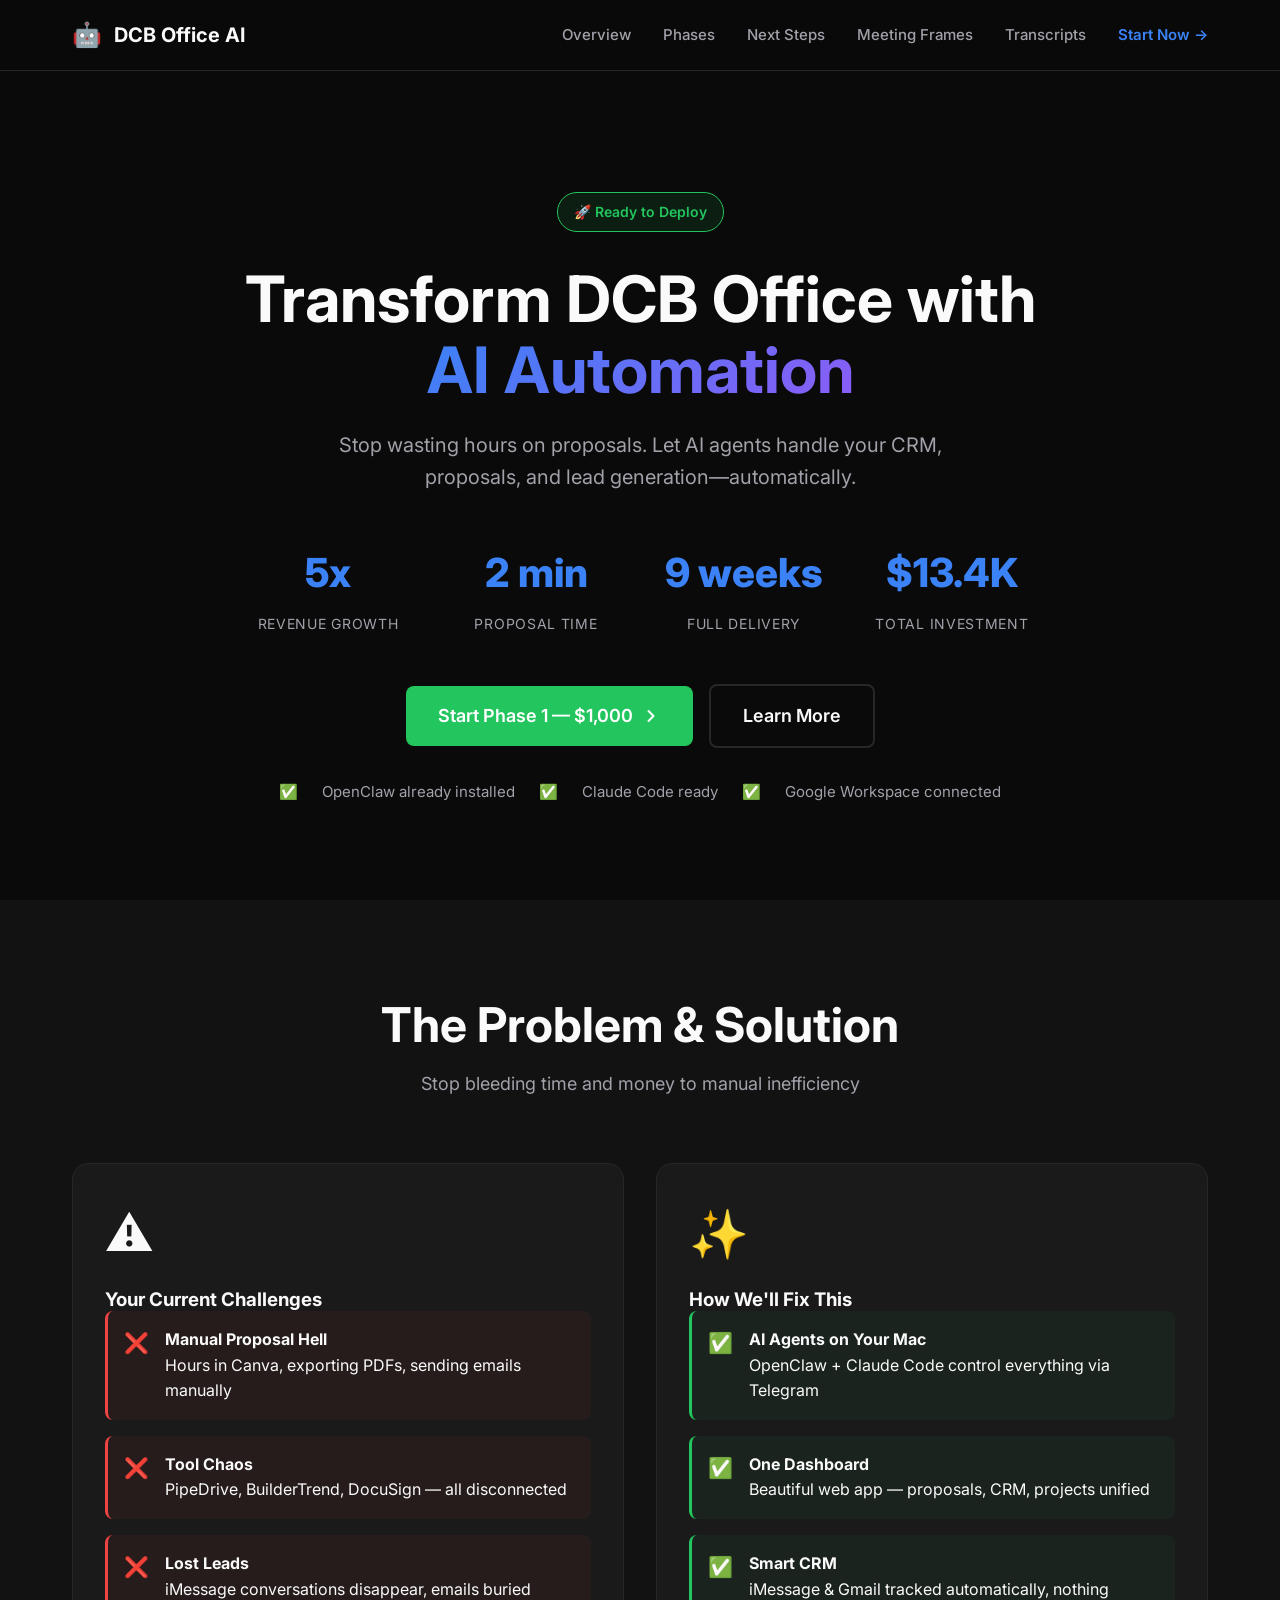
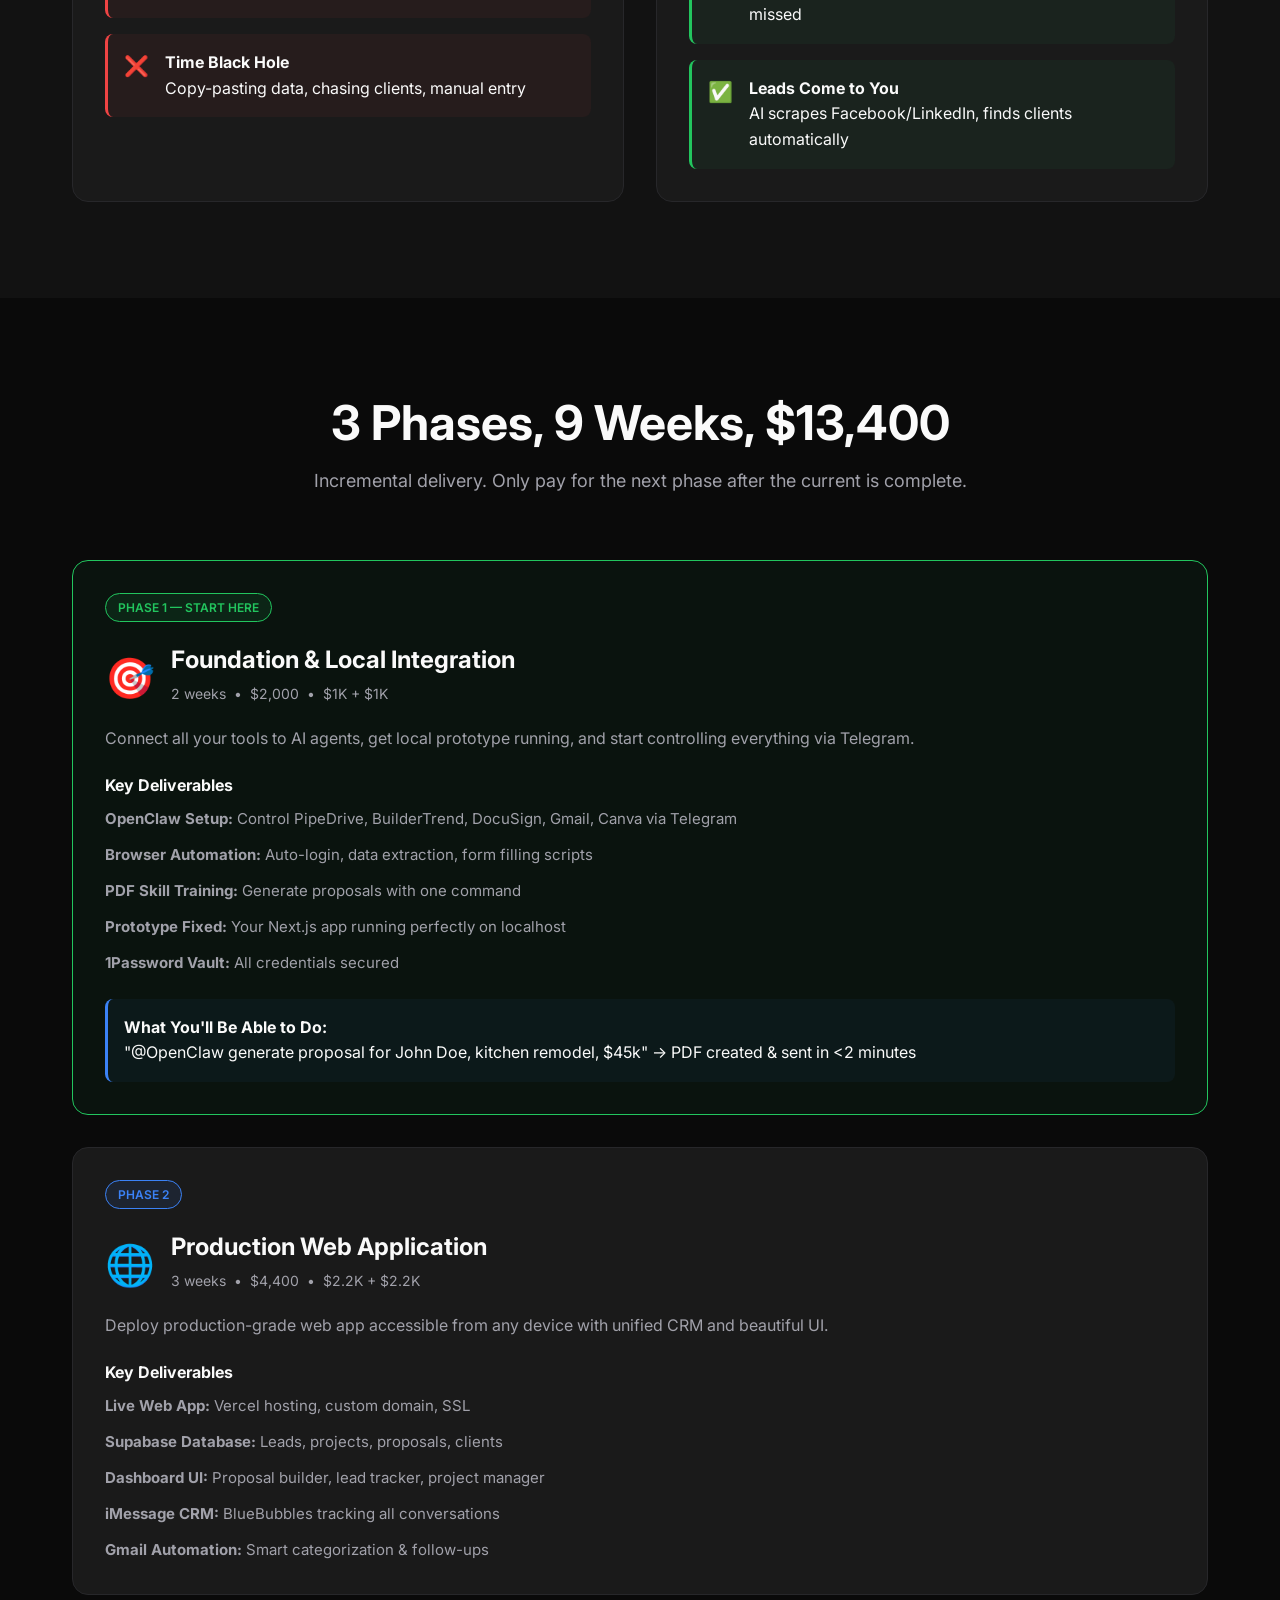
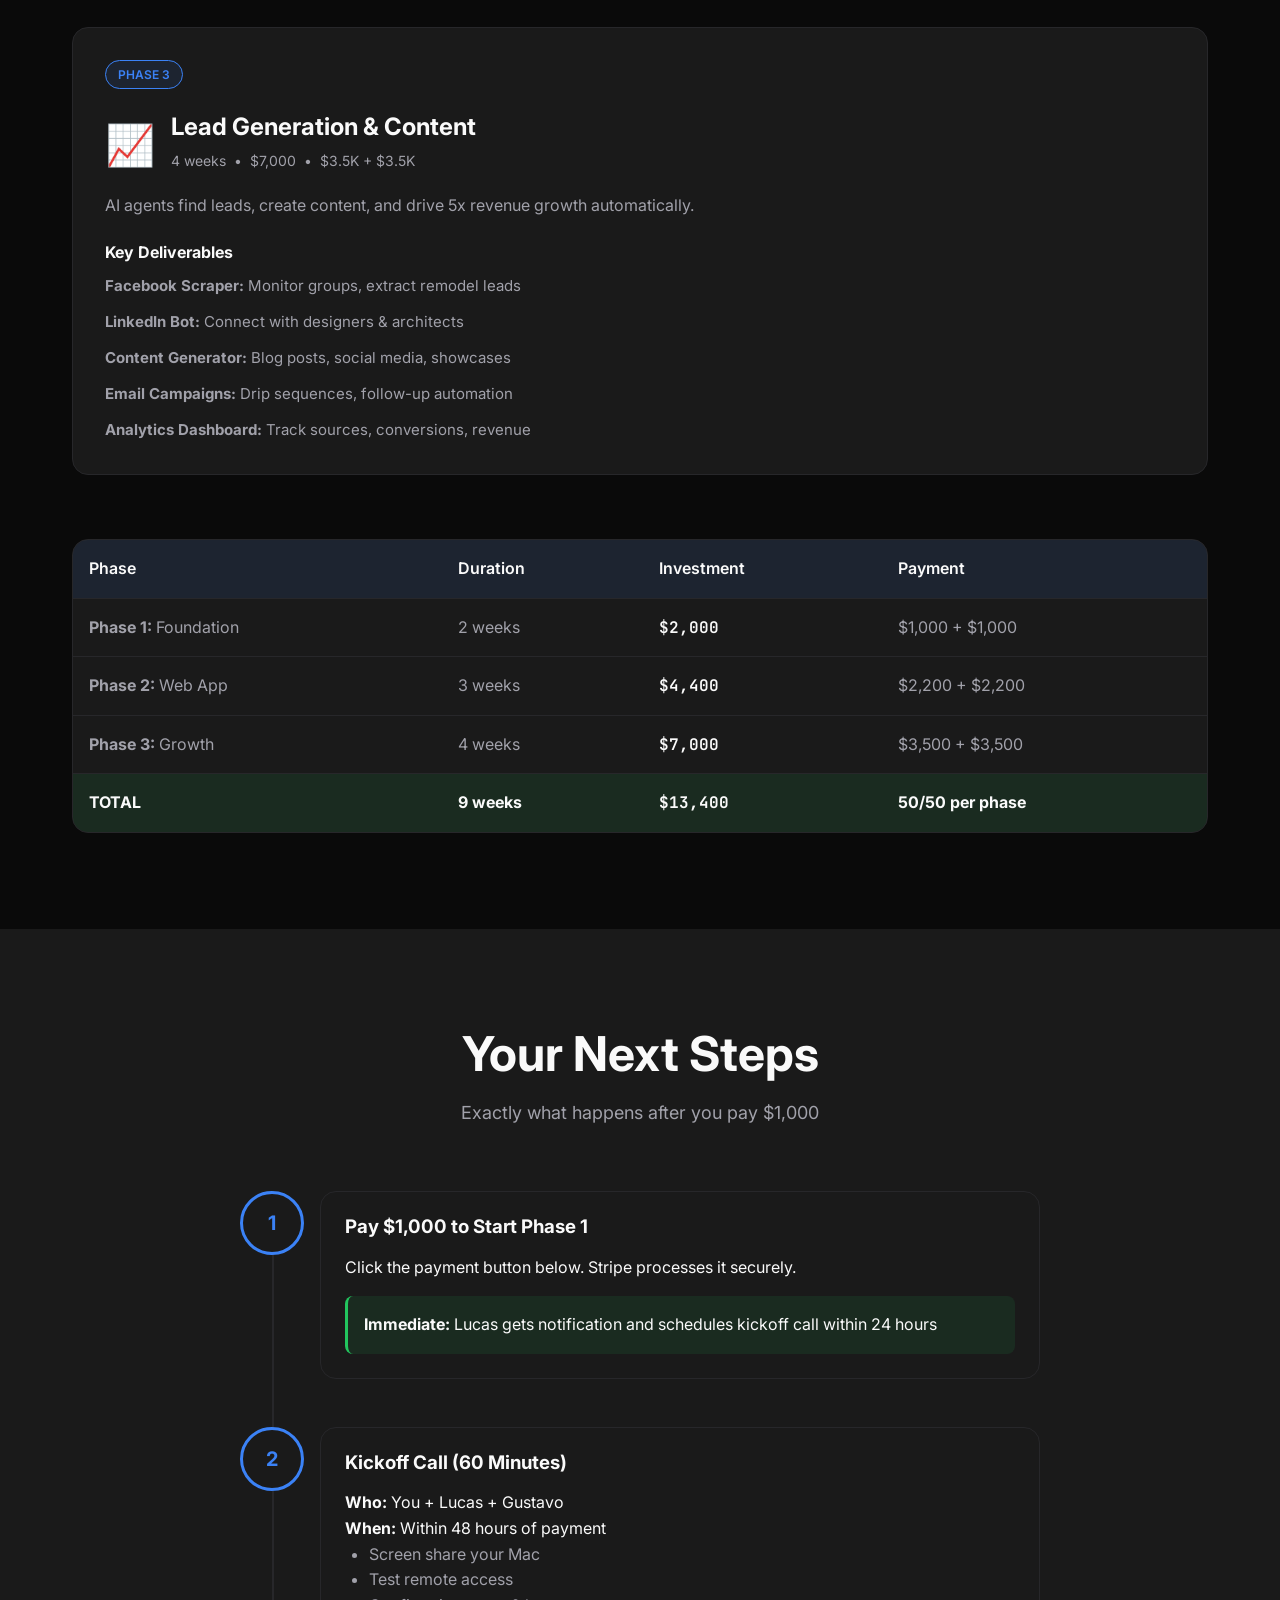
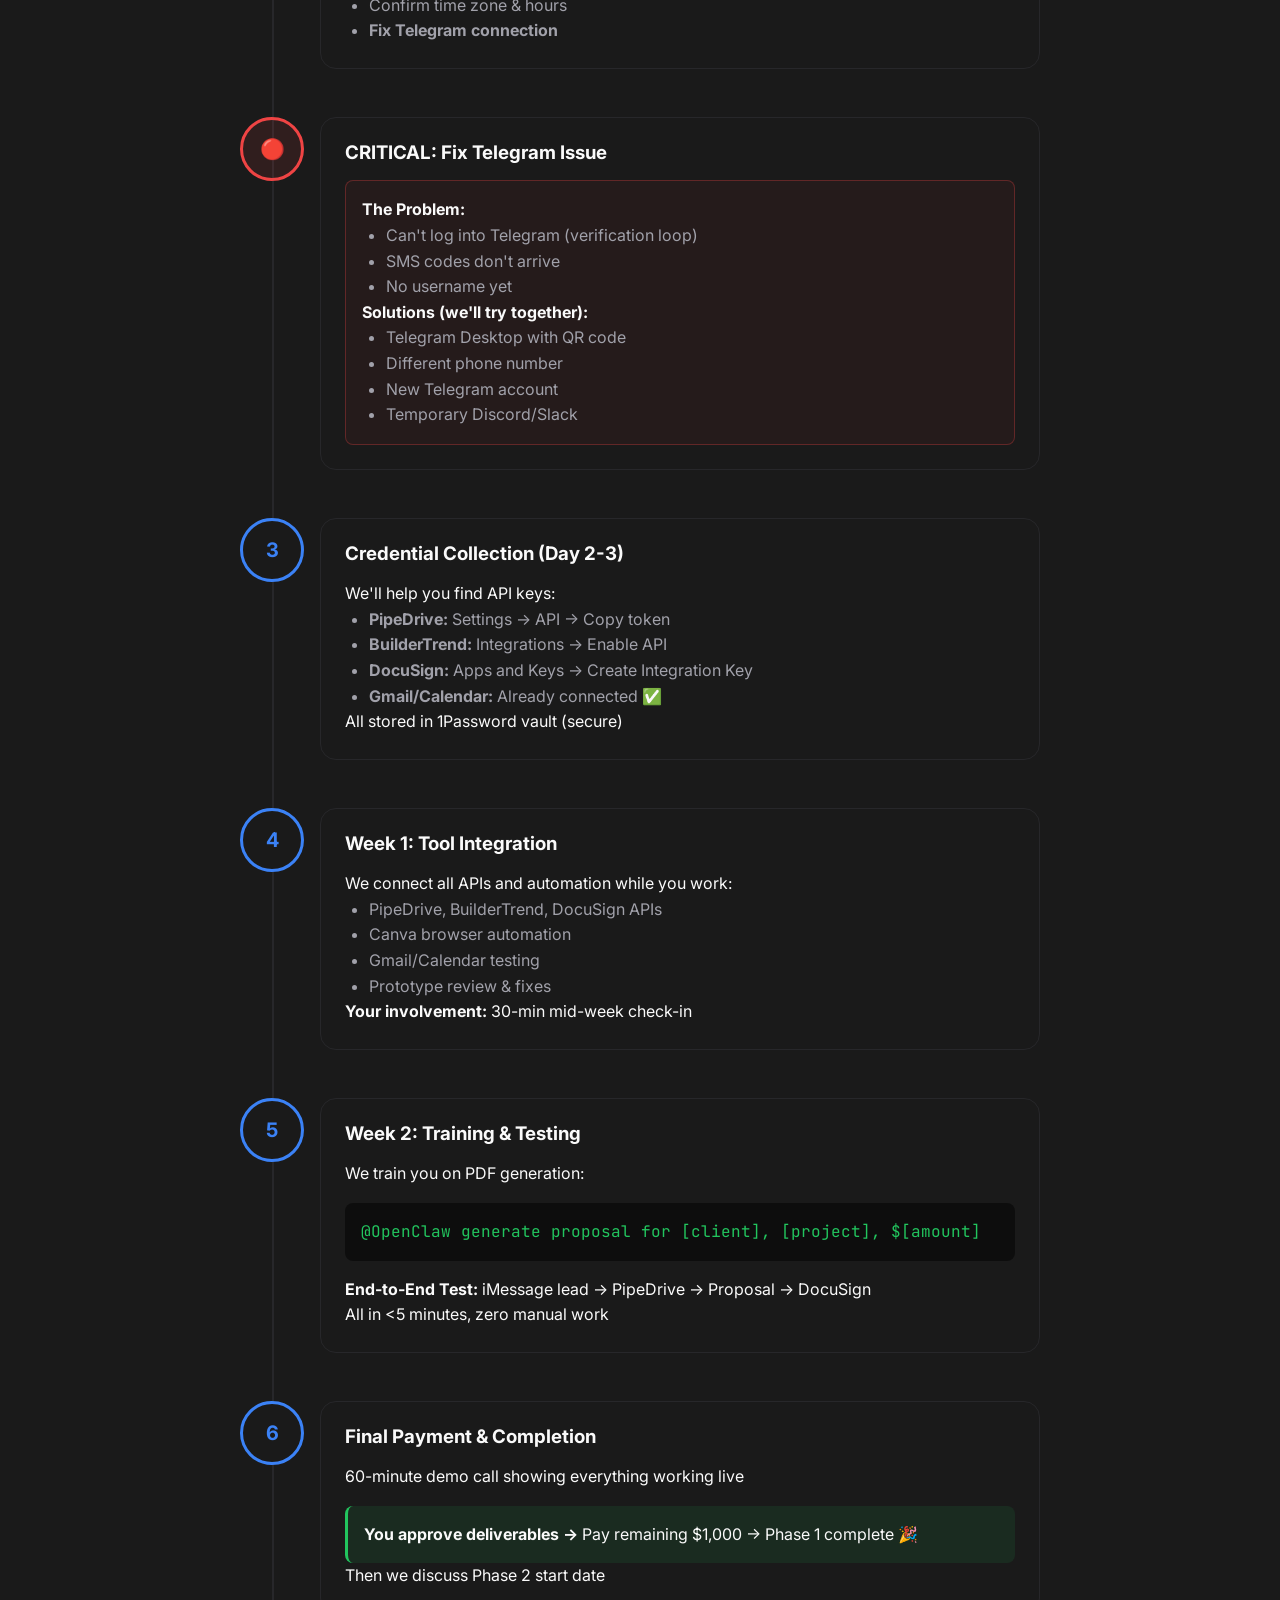
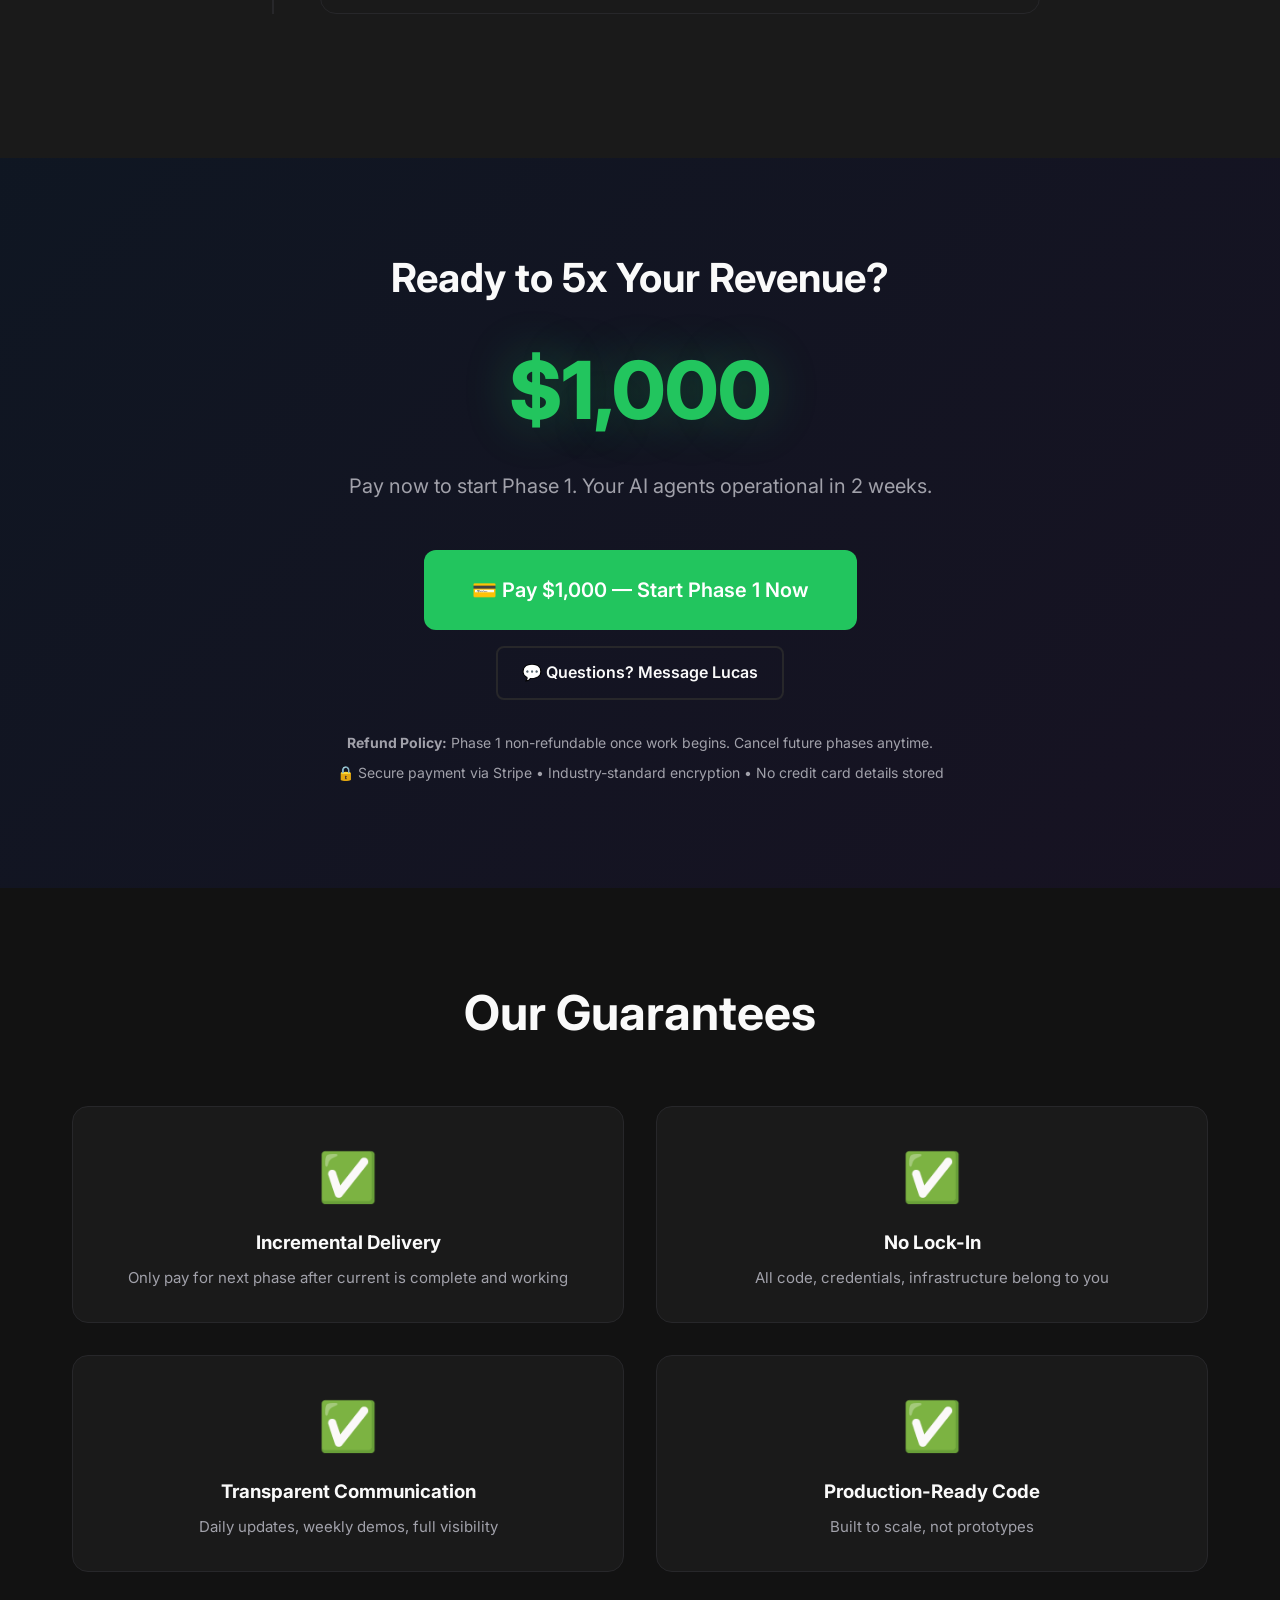
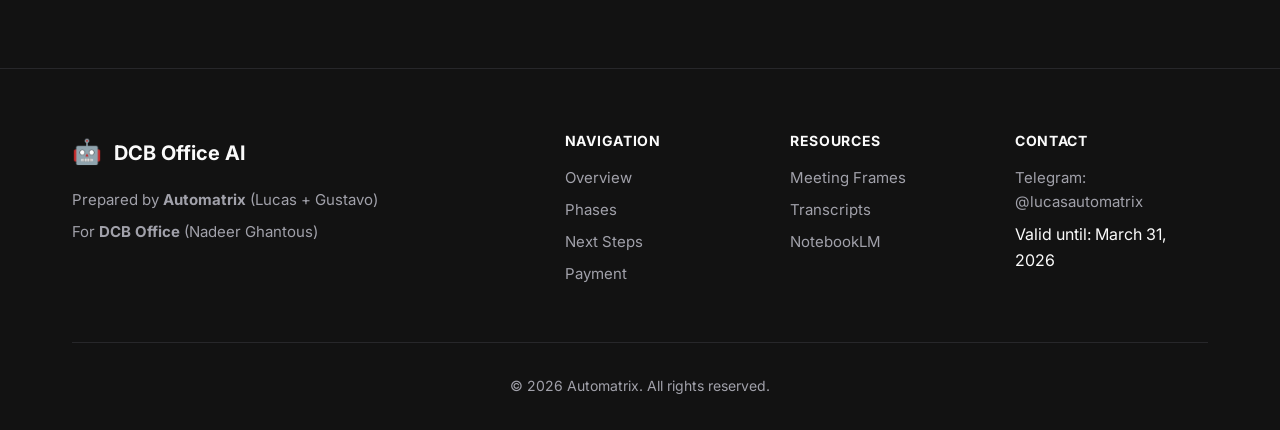
==== index.html @ 899294c1 "Complete DCB Office proposal site with frames & transcripts" ====
<!DOCTYPE html>
<html lang="en">
<head>
    <meta charset="UTF-8">
    <meta name="viewport" content="width=device-width, initial-scale=1.0">
    <meta name="description" content="DCB Office AI Automation Platform - Complete proposal for Nadeer Ghantous">
    <title>DCB Office AI Automation - Project Proposal</title>
    <link rel="stylesheet" href="css/styles.css">
    <link rel="preconnect" href="https://fonts.googleapis.com">
    <link rel="preconnect" href="https://fonts.gstatic.com" crossorigin>
    <link href="https://fonts.googleapis.com/css2?family=Inter:wght@300;400;500;600;700;800&family=JetBrains+Mono:wght@400;500;600&display=swap" rel="stylesheet">
</head>
<body>
    <!-- Navigation -->
    <nav class="nav">
        <div class="nav-container">
            <div class="nav-brand">
                <span class="logo">🤖</span>
                <span class="brand-text">DCB Office AI</span>
            </div>
            <div class="nav-links">
                <a href="#overview" class="nav-link">Overview</a>
                <a href="#phases" class="nav-link">Phases</a>
                <a href="#next-steps" class="nav-link">Next Steps</a>
                <a href="frames.html" class="nav-link">Meeting Frames</a>
                <a href="transcript.html" class="nav-link">Transcripts</a>
                <a href="#payment" class="nav-link nav-link-cta">Start Now →</a>
            </div>
            <button class="nav-toggle" id="navToggle">
                <span></span>
                <span></span>
                <span></span>
            </button>
        </div>
    </nav>

    <!-- Hero Section -->
    <section class="hero">
        <div class="container">
            <div class="hero-content">
                <div class="hero-badge">🚀 Ready to Deploy</div>
                <h1 class="hero-title">
                    Transform DCB Office with<br>
                    <span class="gradient-text">AI Automation</span>
                </h1>
                <p class="hero-subtitle">
                    Stop wasting hours on proposals. Let AI agents handle your CRM, proposals, and lead generation—automatically.
                </p>
                <div class="hero-stats">
                    <div class="stat">
                        <div class="stat-value">5x</div>
                        <div class="stat-label">Revenue Growth</div>
                    </div>
                    <div class="stat">
                        <div class="stat-value">2 min</div>
                        <div class="stat-label">Proposal Time</div>
                    </div>
                    <div class="stat">
                        <div class="stat-value">9 weeks</div>
                        <div class="stat-label">Full Delivery</div>
                    </div>
                    <div class="stat">
                        <div class="stat-value">$13.4K</div>
                        <div class="stat-label">Total Investment</div>
                    </div>
                </div>
                <div class="hero-cta">
                    <a href="#payment" class="btn btn-primary btn-lg">
                        Start Phase 1 — $1,000
                        <svg width="20" height="20" viewBox="0 0 20 20" fill="none">
                            <path d="M7.5 15L12.5 10L7.5 5" stroke="currentColor" stroke-width="2" stroke-linecap="round" stroke-linejoin="round"/>
                        </svg>
                    </a>
                    <a href="#overview" class="btn btn-secondary btn-lg">
                        Learn More
                    </a>
                </div>
                <p class="hero-note">
                    <span class="emoji">✅</span> OpenClaw already installed
                    <span class="emoji">✅</span> Claude Code ready
                    <span class="emoji">✅</span> Google Workspace connected
                </p>
            </div>
        </div>
    </section>

    <!-- Overview Section -->
    <section id="overview" class="section section-gray">
        <div class="container">
            <div class="section-header">
                <h2 class="section-title">The Problem & Solution</h2>
                <p class="section-subtitle">Stop bleeding time and money to manual inefficiency</p>
            </div>

            <div class="grid-2">
                <div class="problem-card">
                    <div class="card-icon">⚠️</div>
                    <h3>Your Current Challenges</h3>
                    <ul class="problem-list">
                        <li>
                            <span class="icon">❌</span>
                            <div>
                                <strong>Manual Proposal Hell</strong>
                                <p>Hours in Canva, exporting PDFs, sending emails manually</p>
                            </div>
                        </li>
                        <li>
                            <span class="icon">❌</span>
                            <div>
                                <strong>Tool Chaos</strong>
                                <p>PipeDrive, BuilderTrend, DocuSign — all disconnected</p>
                            </div>
                        </li>
                        <li>
                            <span class="icon">❌</span>
                            <div>
                                <strong>Lost Leads</strong>
                                <p>iMessage conversations disappear, emails buried</p>
                            </div>
                        </li>
                        <li>
                            <span class="icon">❌</span>
                            <div>
                                <strong>Time Black Hole</strong>
                                <p>Copy-pasting data, chasing clients, manual entry</p>
                            </div>
                        </li>
                    </ul>
                </div>

                <div class="solution-card">
                    <div class="card-icon">✨</div>
                    <h3>How We'll Fix This</h3>
                    <ul class="solution-list">
                        <li>
                            <span class="icon">✅</span>
                            <div>
                                <strong>AI Agents on Your Mac</strong>
                                <p>OpenClaw + Claude Code control everything via Telegram</p>
                            </div>
                        </li>
                        <li>
                            <span class="icon">✅</span>
                            <div>
                                <strong>One Dashboard</strong>
                                <p>Beautiful web app — proposals, CRM, projects unified</p>
                            </div>
                        </li>
                        <li>
                            <span class="icon">✅</span>
                            <div>
                                <strong>Smart CRM</strong>
                                <p>iMessage & Gmail tracked automatically, nothing missed</p>
                            </div>
                        </li>
                        <li>
                            <span class="icon">✅</span>
                            <div>
                                <strong>Leads Come to You</strong>
                                <p>AI scrapes Facebook/LinkedIn, finds clients automatically</p>
                            </div>
                        </li>
                    </ul>
                </div>
            </div>
        </div>
    </section>

    <!-- Phases Section -->
    <section id="phases" class="section">
        <div class="container">
            <div class="section-header">
                <h2 class="section-title">3 Phases, 9 Weeks, $13,400</h2>
                <p class="section-subtitle">Incremental delivery. Only pay for the next phase after the current is complete.</p>
            </div>

            <div class="phases-grid">
                <!-- Phase 1 -->
                <div class="phase-card phase-active">
                    <div class="phase-badge">Phase 1 — Start Here</div>
                    <div class="phase-header">
                        <div class="phase-icon">🎯</div>
                        <div>
                            <h3 class="phase-title">Foundation & Local Integration</h3>
                            <div class="phase-meta">
                                <span>2 weeks</span>
                                <span>•</span>
                                <span>$2,000</span>
                                <span>•</span>
                                <span>$1K + $1K</span>
                            </div>
                        </div>
                    </div>
                    <p class="phase-description">
                        Connect all your tools to AI agents, get local prototype running, and start controlling everything via Telegram.
                    </p>
                    <div class="deliverables">
                        <h4>Key Deliverables</h4>
                        <ul>
                            <li><strong>OpenClaw Setup:</strong> Control PipeDrive, BuilderTrend, DocuSign, Gmail, Canva via Telegram</li>
                            <li><strong>Browser Automation:</strong> Auto-login, data extraction, form filling scripts</li>
                            <li><strong>PDF Skill Training:</strong> Generate proposals with one command</li>
                            <li><strong>Prototype Fixed:</strong> Your Next.js app running perfectly on localhost</li>
                            <li><strong>1Password Vault:</strong> All credentials secured</li>
                        </ul>
                    </div>
                    <div class="phase-outcome">
                        <strong>What You'll Be Able to Do:</strong>
                        <p>"@OpenClaw generate proposal for John Doe, kitchen remodel, $45k" → PDF created & sent in &lt;2 minutes</p>
                    </div>
                </div>

                <!-- Phase 2 -->
                <div class="phase-card">
                    <div class="phase-badge">Phase 2</div>
                    <div class="phase-header">
                        <div class="phase-icon">🌐</div>
                        <div>
                            <h3 class="phase-title">Production Web Application</h3>
                            <div class="phase-meta">
                                <span>3 weeks</span>
                                <span>•</span>
                                <span>$4,400</span>
                                <span>•</span>
                                <span>$2.2K + $2.2K</span>
                            </div>
                        </div>
                    </div>
                    <p class="phase-description">
                        Deploy production-grade web app accessible from any device with unified CRM and beautiful UI.
                    </p>
                    <div class="deliverables">
                        <h4>Key Deliverables</h4>
                        <ul>
                            <li><strong>Live Web App:</strong> Vercel hosting, custom domain, SSL</li>
                            <li><strong>Supabase Database:</strong> Leads, projects, proposals, clients</li>
                            <li><strong>Dashboard UI:</strong> Proposal builder, lead tracker, project manager</li>
                            <li><strong>iMessage CRM:</strong> BlueBubbles tracking all conversations</li>
                            <li><strong>Gmail Automation:</strong> Smart categorization & follow-ups</li>
                        </ul>
                    </div>
                </div>

                <!-- Phase 3 -->
                <div class="phase-card">
                    <div class="phase-badge">Phase 3</div>
                    <div class="phase-header">
                        <div class="phase-icon">📈</div>
                        <div>
                            <h3 class="phase-title">Lead Generation & Content</h3>
                            <div class="phase-meta">
                                <span>4 weeks</span>
                                <span>•</span>
                                <span>$7,000</span>
                                <span>•</span>
                                <span>$3.5K + $3.5K</span>
                            </div>
                        </div>
                    </div>
                    <p class="phase-description">
                        AI agents find leads, create content, and drive 5x revenue growth automatically.
                    </p>
                    <div class="deliverables">
                        <h4>Key Deliverables</h4>
                        <ul>
                            <li><strong>Facebook Scraper:</strong> Monitor groups, extract remodel leads</li>
                            <li><strong>LinkedIn Bot:</strong> Connect with designers & architects</li>
                            <li><strong>Content Generator:</strong> Blog posts, social media, showcases</li>
                            <li><strong>Email Campaigns:</strong> Drip sequences, follow-up automation</li>
                            <li><strong>Analytics Dashboard:</strong> Track sources, conversions, revenue</li>
                        </ul>
                    </div>
                </div>
            </div>

            <!-- Investment Table -->
            <div class="investment-table">
                <table>
                    <thead>
                        <tr>
                            <th>Phase</th>
                            <th>Duration</th>
                            <th>Investment</th>
                            <th>Payment</th>
                        </tr>
                    </thead>
                    <tbody>
                        <tr>
                            <td><strong>Phase 1:</strong> Foundation</td>
                            <td>2 weeks</td>
                            <td class="amount">$2,000</td>
                            <td>$1,000 + $1,000</td>
                        </tr>
                        <tr>
                            <td><strong>Phase 2:</strong> Web App</td>
                            <td>3 weeks</td>
                            <td class="amount">$4,400</td>
                            <td>$2,200 + $2,200</td>
                        </tr>
                        <tr>
                            <td><strong>Phase 3:</strong> Growth</td>
                            <td>4 weeks</td>
                            <td class="amount">$7,000</td>
                            <td>$3,500 + $3,500</td>
                        </tr>
                        <tr class="total-row">
                            <td><strong>TOTAL</strong></td>
                            <td>9 weeks</td>
                            <td class="amount">$13,400</td>
                            <td>50/50 per phase</td>
                        </tr>
                    </tbody>
                </table>
            </div>
        </div>
    </section>

    <!-- Next Steps Section -->
    <section id="next-steps" class="section section-dark">
        <div class="container">
            <div class="section-header">
                <h2 class="section-title">Your Next Steps</h2>
                <p class="section-subtitle">Exactly what happens after you pay $1,000</p>
            </div>

            <div class="timeline">
                <div class="timeline-item">
                    <div class="timeline-marker">1</div>
                    <div class="timeline-content">
                        <h3>Pay $1,000 to Start Phase 1</h3>
                        <p>Click the payment button below. Stripe processes it securely.</p>
                        <div class="timeline-highlight">
                            <strong>Immediate:</strong> Lucas gets notification and schedules kickoff call within 24 hours
                        </div>
                    </div>
                </div>

                <div class="timeline-item">
                    <div class="timeline-marker">2</div>
                    <div class="timeline-content">
                        <h3>Kickoff Call (60 Minutes)</h3>
                        <p><strong>Who:</strong> You + Lucas + Gustavo</p>
                        <p><strong>When:</strong> Within 48 hours of payment</p>
                        <ul>
                            <li>Screen share your Mac</li>
                            <li>Test remote access</li>
                            <li>Confirm time zone & hours</li>
                            <li><strong>Fix Telegram connection</strong></li>
                        </ul>
                    </div>
                </div>

                <div class="timeline-item timeline-critical">
                    <div class="timeline-marker">🔴</div>
                    <div class="timeline-content">
                        <h3>CRITICAL: Fix Telegram Issue</h3>
                        <div class="critical-box">
                            <p><strong>The Problem:</strong></p>
                            <ul>
                                <li>Can't log into Telegram (verification loop)</li>
                                <li>SMS codes don't arrive</li>
                                <li>No username yet</li>
                            </ul>
                            <p><strong>Solutions (we'll try together):</strong></p>
                            <ul>
                                <li>Telegram Desktop with QR code</li>
                                <li>Different phone number</li>
                                <li>New Telegram account</li>
                                <li>Temporary Discord/Slack</li>
                            </ul>
                        </div>
                    </div>
                </div>

                <div class="timeline-item">
                    <div class="timeline-marker">3</div>
                    <div class="timeline-content">
                        <h3>Credential Collection (Day 2-3)</h3>
                        <p>We'll help you find API keys:</p>
                        <ul>
                            <li><strong>PipeDrive:</strong> Settings → API → Copy token</li>
                            <li><strong>BuilderTrend:</strong> Integrations → Enable API</li>
                            <li><strong>DocuSign:</strong> Apps and Keys → Create Integration Key</li>
                            <li><strong>Gmail/Calendar:</strong> Already connected ✅</li>
                        </ul>
                        <p>All stored in 1Password vault (secure)</p>
                    </div>
                </div>

                <div class="timeline-item">
                    <div class="timeline-marker">4</div>
                    <div class="timeline-content">
                        <h3>Week 1: Tool Integration</h3>
                        <p>We connect all APIs and automation while you work:</p>
                        <ul>
                            <li>PipeDrive, BuilderTrend, DocuSign APIs</li>
                            <li>Canva browser automation</li>
                            <li>Gmail/Calendar testing</li>
                            <li>Prototype review & fixes</li>
                        </ul>
                        <p><strong>Your involvement:</strong> 30-min mid-week check-in</p>
                    </div>
                </div>

                <div class="timeline-item">
                    <div class="timeline-marker">5</div>
                    <div class="timeline-content">
                        <h3>Week 2: Training & Testing</h3>
                        <p>We train you on PDF generation:</p>
                        <div class="code-example">
                            @OpenClaw generate proposal for [client], [project], $[amount]
                        </div>
                        <p><strong>End-to-End Test:</strong> iMessage lead → PipeDrive → Proposal → DocuSign</p>
                        <p>All in &lt;5 minutes, zero manual work</p>
                    </div>
                </div>

                <div class="timeline-item">
                    <div class="timeline-marker">6</div>
                    <div class="timeline-content">
                        <h3>Final Payment & Completion</h3>
                        <p>60-minute demo call showing everything working live</p>
                        <div class="timeline-highlight">
                            <strong>You approve deliverables →</strong> Pay remaining $1,000 → Phase 1 complete 🎉
                        </div>
                        <p>Then we discuss Phase 2 start date</p>
                    </div>
                </div>
            </div>
        </div>
    </section>

    <!-- Payment Section -->
    <section id="payment" class="section section-cta">
        <div class="container">
            <div class="cta-box">
                <h2>Ready to 5x Your Revenue?</h2>
                <div class="price-mega">$1,000</div>
                <p class="cta-subtitle">Pay now to start Phase 1. Your AI agents operational in 2 weeks.</p>
                
                <div class="cta-buttons">
                    <a href="https://buy.stripe.com/test_4gw5ng0dBca37O89AB" class="btn btn-primary btn-mega" target="_blank">
                        💳 Pay $1,000 — Start Phase 1 Now
                    </a>
                    <a href="https://t.me/lucasautomatrix" class="btn btn-secondary" target="_blank">
                        💬 Questions? Message Lucas
                    </a>
                </div>

                <div class="cta-notes">
                    <p><strong>Refund Policy:</strong> Phase 1 non-refundable once work begins. Cancel future phases anytime.</p>
                    <p>🔒 Secure payment via Stripe • Industry-standard encryption • No credit card details stored</p>
                </div>
            </div>
        </div>
    </section>

    <!-- Guarantees Section -->
    <section class="section section-gray">
        <div class="container">
            <div class="section-header">
                <h2 class="section-title">Our Guarantees</h2>
            </div>
            <div class="grid-2">
                <div class="guarantee-card">
                    <div class="guarantee-icon">✅</div>
                    <h3>Incremental Delivery</h3>
                    <p>Only pay for next phase after current is complete and working</p>
                </div>
                <div class="guarantee-card">
                    <div class="guarantee-icon">✅</div>
                    <h3>No Lock-In</h3>
                    <p>All code, credentials, infrastructure belong to you</p>
                </div>
                <div class="guarantee-card">
                    <div class="guarantee-icon">✅</div>
                    <h3>Transparent Communication</h3>
                    <p>Daily updates, weekly demos, full visibility</p>
                </div>
                <div class="guarantee-card">
                    <div class="guarantee-icon">✅</div>
                    <h3>Production-Ready Code</h3>
                    <p>Built to scale, not prototypes</p>
                </div>
            </div>
        </div>
    </section>

    <!-- Footer -->
    <footer class="footer">
        <div class="container">
            <div class="footer-content">
                <div class="footer-left">
                    <div class="footer-brand">
                        <span class="logo">🤖</span>
                        <span>DCB Office AI</span>
                    </div>
                    <p>Prepared by <strong>Automatrix</strong> (Lucas + Gustavo)</p>
                    <p>For <strong>DCB Office</strong> (Nadeer Ghantous)</p>
                </div>
                <div class="footer-links">
                    <div>
                        <h4>Navigation</h4>
                        <a href="#overview">Overview</a>
                        <a href="#phases">Phases</a>
                        <a href="#next-steps">Next Steps</a>
                        <a href="#payment">Payment</a>
                    </div>
                    <div>
                        <h4>Resources</h4>
                        <a href="frames.html">Meeting Frames</a>
                        <a href="transcript.html">Transcripts</a>
                        <a href="https://notebooklm.google.com/notebook/d1381798-3681-4773-b644-49bd2e3ee412" target="_blank">NotebookLM</a>
                    </div>
                    <div>
                        <h4>Contact</h4>
                        <a href="https://t.me/lucasautomatrix" target="_blank">Telegram: @lucasautomatrix</a>
                        <p>Valid until: March 31, 2026</p>
                    </div>
                </div>
            </div>
            <div class="footer-bottom">
                <p>&copy; 2026 Automatrix. All rights reserved.</p>
            </div>
        </div>
    </footer>

    <script src="js/main.js"></script>
</body>
</html>
---- css/styles.css ----
/* Reset & Base */
* {
    margin: 0;
    padding: 0;
    box-sizing: border-box;
}

:root {
    --bg: #0a0a0a;
    --bg-elevated: #121212;
    --bg-card: #1a1a1a;
    --border: #27272a;
    --text: #fafafa;
    --text-muted: #a1a1aa;
    --accent: #3b82f6;
    --accent-hover: #2563eb;
    --success: #22c55e;
    --warning: #f59e0b;
    --danger: #ef4444;
    --gradient: linear-gradient(135deg, #3b82f6, #8b5cf6);
}

body {
    font-family: 'Inter', -apple-system, BlinkMacSystemFont, 'Segoe UI', Roboto, sans-serif;
    background: var(--bg);
    color: var(--text);
    line-height: 1.6;
    overflow-x: hidden;
}

code, .code-example {
    font-family: 'JetBrains Mono', 'Monaco', 'Courier New', monospace;
}

/* Typography */
h1, h2, h3, h4, h5, h6 {
    font-weight: 700;
    line-height: 1.2;
}

.gradient-text {
    background: var(--gradient);
    -webkit-background-clip: text;
    -webkit-text-fill-color: transparent;
    background-clip: text;
}

/* Container */
.container {
    max-width: 1200px;
    margin: 0 auto;
    padding: 0 2rem;
}

/* Navigation */
.nav {
    position: fixed;
    top: 0;
    left: 0;
    right: 0;
    background: rgba(10, 10, 10, 0.95);
    backdrop-filter: blur(10px);
    border-bottom: 1px solid var(--border);
    z-index: 1000;
}

.nav-container {
    max-width: 1200px;
    margin: 0 auto;
    padding: 1rem 2rem;
    display: flex;
    align-items: center;
    justify-content: space-between;
}

.nav-brand {
    display: flex;
    align-items: center;
    gap: 0.75rem;
    font-weight: 700;
    font-size: 1.25rem;
}

.logo {
    font-size: 1.5rem;
}

.nav-links {
    display: flex;
    align-items: center;
    gap: 2rem;
}

.nav-link {
    color: var(--text-muted);
    text-decoration: none;
    font-weight: 500;
    font-size: 0.9375rem;
    transition: color 0.2s;
}

.nav-link:hover {
    color: var(--text);
}

.nav-link-cta {
    color: var(--accent);
    font-weight: 600;
}

.nav-toggle {
    display: none;
    flex-direction: column;
    gap: 0.375rem;
    background: none;
    border: none;
    cursor: pointer;
}

.nav-toggle span {
    width: 1.5rem;
    height: 2px;
    background: var(--text);
    transition: all 0.3s;
}

/* Hero */
.hero {
    padding: 8rem 0 6rem;
    margin-top: 4rem;
    text-align: center;
}

.hero-badge {
    display: inline-block;
    padding: 0.5rem 1rem;
    background: rgba(34, 197, 94, 0.1);
    border: 1px solid var(--success);
    border-radius: 2rem;
    color: var(--success);
    font-size: 0.875rem;
    font-weight: 600;
    margin-bottom: 2rem;
}

.hero-title {
    font-size: 4rem;
    margin-bottom: 1.5rem;
    line-height: 1.1;
}

.hero-subtitle {
    font-size: 1.25rem;
    color: var(--text-muted);
    max-width: 700px;
    margin: 0 auto 3rem;
}

.hero-stats {
    display: grid;
    grid-template-columns: repeat(4, 1fr);
    gap: 2rem;
    max-width: 800px;
    margin: 0 auto 3rem;
}

.stat {
    text-align: center;
}

.stat-value {
    font-size: 2.5rem;
    font-weight: 800;
    color: var(--accent);
    margin-bottom: 0.5rem;
}

.stat-label {
    font-size: 0.875rem;
    color: var(--text-muted);
    text-transform: uppercase;
    letter-spacing: 0.05em;
}

.hero-cta {
    display: flex;
    align-items: center;
    justify-content: center;
    gap: 1rem;
    margin-bottom: 2rem;
}

.hero-note {
    font-size: 0.9375rem;
    color: var(--text-muted);
    display: flex;
    align-items: center;
    justify-content: center;
    gap: 1.5rem;
}

.emoji {
    font-style: normal;
}

/* Buttons */
.btn {
    display: inline-flex;
    align-items: center;
    gap: 0.5rem;
    padding: 0.75rem 1.5rem;
    border-radius: 0.5rem;
    font-weight: 600;
    text-decoration: none;
    transition: all 0.2s;
    border: none;
    cursor: pointer;
    font-size: 1rem;
}

.btn-lg {
    padding: 1rem 2rem;
    font-size: 1.125rem;
}

.btn-mega {
    padding: 1.5rem 3rem;
    font-size: 1.25rem;
    border-radius: 0.75rem;
}

.btn-primary {
    background: var(--success);
    color: white;
}

.btn-primary:hover {
    background: #16a34a;
    transform: translateY(-2px);
    box-shadow: 0 10px 30px rgba(34, 197, 94, 0.3);
}

.btn-secondary {
    background: transparent;
    border: 2px solid var(--border);
    color: var(--text);
}

.btn-secondary:hover {
    border-color: var(--accent);
    background: rgba(59, 130, 246, 0.1);
}

/* Sections */
.section {
    padding: 6rem 0;
}

.section-gray {
    background: var(--bg-elevated);
}

.section-dark {
    background: var(--bg-card);
}

.section-cta {
    background: linear-gradient(135deg, rgba(59, 130, 246, 0.1), rgba(139, 92, 246, 0.1));
}

.section-header {
    text-align: center;
    max-width: 700px;
    margin: 0 auto 4rem;
}

.section-title {
    font-size: 3rem;
    margin-bottom: 1rem;
}

.section-subtitle {
    font-size: 1.125rem;
    color: var(--text-muted);
}

/* Grid */
.grid-2 {
    display: grid;
    grid-template-columns: repeat(2, 1fr);
    gap: 2rem;
}

/* Cards */
.problem-card, .solution-card {
    background: var(--bg-card);
    border: 1px solid var(--border);
    border-radius: 1rem;
    padding: 2rem;
}

.card-icon {
    font-size: 3rem;
    margin-bottom: 1rem;
}

.problem-list, .solution-list {
    list-style: none;
    display: flex;
    flex-direction: column;
    gap: 1rem;
}

.problem-list li, .solution-list li {
    display: flex;
    gap: 1rem;
    padding: 1rem;
    border-radius: 0.5rem;
}

.problem-list li {
    background: rgba(239, 68, 68, 0.05);
    border-left: 3px solid var(--danger);
}

.solution-list li {
    background: rgba(34, 197, 94, 0.05);
    border-left: 3px solid var(--success);
}

.problem-list .icon, .solution-list .icon {
    flex-shrink: 0;
    font-size: 1.25rem;
}

/* Phases */
.phases-grid {
    display: grid;
    gap: 2rem;
    margin-bottom: 4rem;
}

.phase-card {
    background: var(--bg-card);
    border: 1px solid var(--border);
    border-radius: 1rem;
    padding: 2rem;
    transition: all 0.3s;
}

.phase-card:hover {
    border-color: var(--accent);
    transform: translateY(-4px);
    box-shadow: 0 10px 30px rgba(0, 0, 0, 0.3);
}

.phase-active {
    border-color: var(--success);
    background: rgba(34, 197, 94, 0.05);
}

.phase-badge {
    display: inline-block;
    padding: 0.25rem 0.75rem;
    background: rgba(59, 130, 246, 0.1);
    border: 1px solid var(--accent);
    border-radius: 2rem;
    font-size: 0.75rem;
    font-weight: 600;
    color: var(--accent);
    text-transform: uppercase;
    margin-bottom: 1.5rem;
}

.phase-active .phase-badge {
    background: rgba(34, 197, 94, 0.1);
    border-color: var(--success);
    color: var(--success);
}

.phase-header {
    display: flex;
    gap: 1rem;
    margin-bottom: 1rem;
}

.phase-icon {
    font-size: 2.5rem;
}

.phase-title {
    font-size: 1.5rem;
    margin-bottom: 0.5rem;
}

.phase-meta {
    font-size: 0.875rem;
    color: var(--text-muted);
    display: flex;
    gap: 0.5rem;
}

.phase-description {
    color: var(--text-muted);
    margin-bottom: 1.5rem;
}

.deliverables h4 {
    font-size: 1rem;
    margin-bottom: 0.75rem;
}

.deliverables ul {
    list-style: none;
    display: flex;
    flex-direction: column;
    gap: 0.75rem;
}

.deliverables li {
    color: var(--text-muted);
    font-size: 0.9375rem;
}

.phase-outcome {
    background: rgba(59, 130, 246, 0.05);
    border-left: 3px solid var(--accent);
    padding: 1rem;
    border-radius: 0.5rem;
    margin-top: 1.5rem;
}

/* Investment Table */
.investment-table {
    background: var(--bg-card);
    border: 1px solid var(--border);
    border-radius: 1rem;
    overflow: hidden;
}

table {
    width: 100%;
    border-collapse: collapse;
}

thead {
    background: rgba(59, 130, 246, 0.1);
}

th, td {
    padding: 1rem;
    text-align: left;
}

th {
    font-weight: 600;
    color: var(--text);
}

td {
    border-top: 1px solid var(--border);
    color: var(--text-muted);
}

.amount {
    font-family: 'JetBrains Mono', monospace;
    font-weight: 600;
    color: var(--text);
}

.total-row {
    background: rgba(34, 197, 94, 0.1);
}

.total-row td {
    font-weight: 700;
    color: var(--text);
}

/* Timeline */
.timeline {
    position: relative;
    max-width: 800px;
    margin: 0 auto;
}

.timeline::before {
    content: '';
    position: absolute;
    left: 2rem;
    top: 0;
    bottom: 0;
    width: 2px;
    background: var(--border);
}

.timeline-item {
    position: relative;
    padding-left: 5rem;
    margin-bottom: 3rem;
}

.timeline-marker {
    position: absolute;
    left: 0;
    top: 0;
    width: 4rem;
    height: 4rem;
    background: var(--bg-card);
    border: 3px solid var(--accent);
    border-radius: 50%;
    display: flex;
    align-items: center;
    justify-content: center;
    font-weight: 700;
    font-size: 1.25rem;
    color: var(--accent);
    z-index: 1;
}

.timeline-critical .timeline-marker {
    border-color: var(--danger);
    color: var(--danger);
    background: rgba(239, 68, 68, 0.1);
}

.timeline-content {
    background: var(--bg-card);
    border: 1px solid var(--border);
    border-radius: 1rem;
    padding: 1.5rem;
}

.timeline-content h3 {
    margin-bottom: 1rem;
}

.timeline-content ul {
    margin-left: 1.5rem;
    color: var(--text-muted);
}

.timeline-highlight {
    background: rgba(34, 197, 94, 0.1);
    border-left: 3px solid var(--success);
    padding: 1rem;
    border-radius: 0.5rem;
    margin-top: 1rem;
}

.critical-box {
    background: rgba(239, 68, 68, 0.05);
    border: 1px solid rgba(239, 68, 68, 0.3);
    border-radius: 0.5rem;
    padding: 1rem;
    margin-top: 1rem;
}

.code-example {
    background: rgba(0, 0, 0, 0.5);
    padding: 1rem;
    border-radius: 0.5rem;
    font-family: 'JetBrains Mono', monospace;
    color: var(--success);
    margin: 1rem 0;
}

/* CTA Box */
.cta-box {
    text-align: center;
    max-width: 800px;
    margin: 0 auto;
}

.cta-box h2 {
    font-size: 2.5rem;
    margin-bottom: 1.5rem;
}

.price-mega {
    font-size: 5rem;
    font-weight: 800;
    color: var(--success);
    margin: 1rem 0;
    text-shadow: 0 0 50px rgba(34, 197, 94, 0.3);
}

.cta-subtitle {
    font-size: 1.25rem;
    color: var(--text-muted);
    margin-bottom: 3rem;
}

.cta-buttons {
    display: flex;
    flex-direction: column;
    align-items: center;
    gap: 1rem;
    margin-bottom: 2rem;
}

.cta-notes {
    font-size: 0.875rem;
    color: var(--text-muted);
    margin-top: 2rem;
}

.cta-notes p {
    margin-bottom: 0.5rem;
}

/* Guarantees */
.guarantee-card {
    background: var(--bg-card);
    border: 1px solid var(--border);
    border-radius: 1rem;
    padding: 2rem;
    text-align: center;
}

.guarantee-icon {
    font-size: 3rem;
    margin-bottom: 1rem;
}

.guarantee-card h3 {
    margin-bottom: 0.75rem;
}

.guarantee-card p {
    color: var(--text-muted);
    font-size: 0.9375rem;
}

/* Footer */
.footer {
    background: var(--bg-elevated);
    border-top: 1px solid var(--border);
    padding: 4rem 0 2rem;
}

.footer-content {
    display: grid;
    grid-template-columns: 2fr 3fr;
    gap: 4rem;
    margin-bottom: 3rem;
}

.footer-brand {
    display: flex;
    align-items: center;
    gap: 0.75rem;
    font-weight: 700;
    font-size: 1.25rem;
    margin-bottom: 1rem;
}

.footer-left p {
    color: var(--text-muted);
    font-size: 0.9375rem;
    margin-bottom: 0.5rem;
}

.footer-links {
    display: grid;
    grid-template-columns: repeat(3, 1fr);
    gap: 2rem;
}

.footer-links h4 {
    margin-bottom: 1rem;
    font-size: 0.875rem;
    text-transform: uppercase;
    letter-spacing: 0.05em;
}

.footer-links a {
    display: block;
    color: var(--text-muted);
    text-decoration: none;
    font-size: 0.9375rem;
    margin-bottom: 0.5rem;
    transition: color 0.2s;
}

.footer-links a:hover {
    color: var(--accent);
}

.footer-bottom {
    text-align: center;
    padding-top: 2rem;
    border-top: 1px solid var(--border);
    color: var(--text-muted);
    font-size: 0.875rem;
}

/* Responsive */
@media (max-width: 968px) {
    .nav-links {
        display: none;
    }

    .nav-toggle {
        display: flex;
    }

    .hero-title {
        font-size: 2.5rem;
    }

    .hero-stats {
        grid-template-columns: repeat(2, 1fr);
    }

    .grid-2 {
        grid-template-columns: 1fr;
    }

    .footer-content {
        grid-template-columns: 1fr;
        gap: 2rem;
    }

    .footer-links {
        grid-template-columns: 1fr;
    }

    .section-title {
        font-size: 2rem;
    }
}

@media (max-width: 640px) {
    .container {
        padding: 0 1rem;
    }

    .hero {
        padding: 4rem 0 3rem;
    }

    .hero-title {
        font-size: 2rem;
    }

    .hero-cta {
        flex-direction: column;
    }

    .hero-stats {
        grid-template-columns: 1fr;
    }

    .price-mega {
        font-size: 3rem;
    }
}
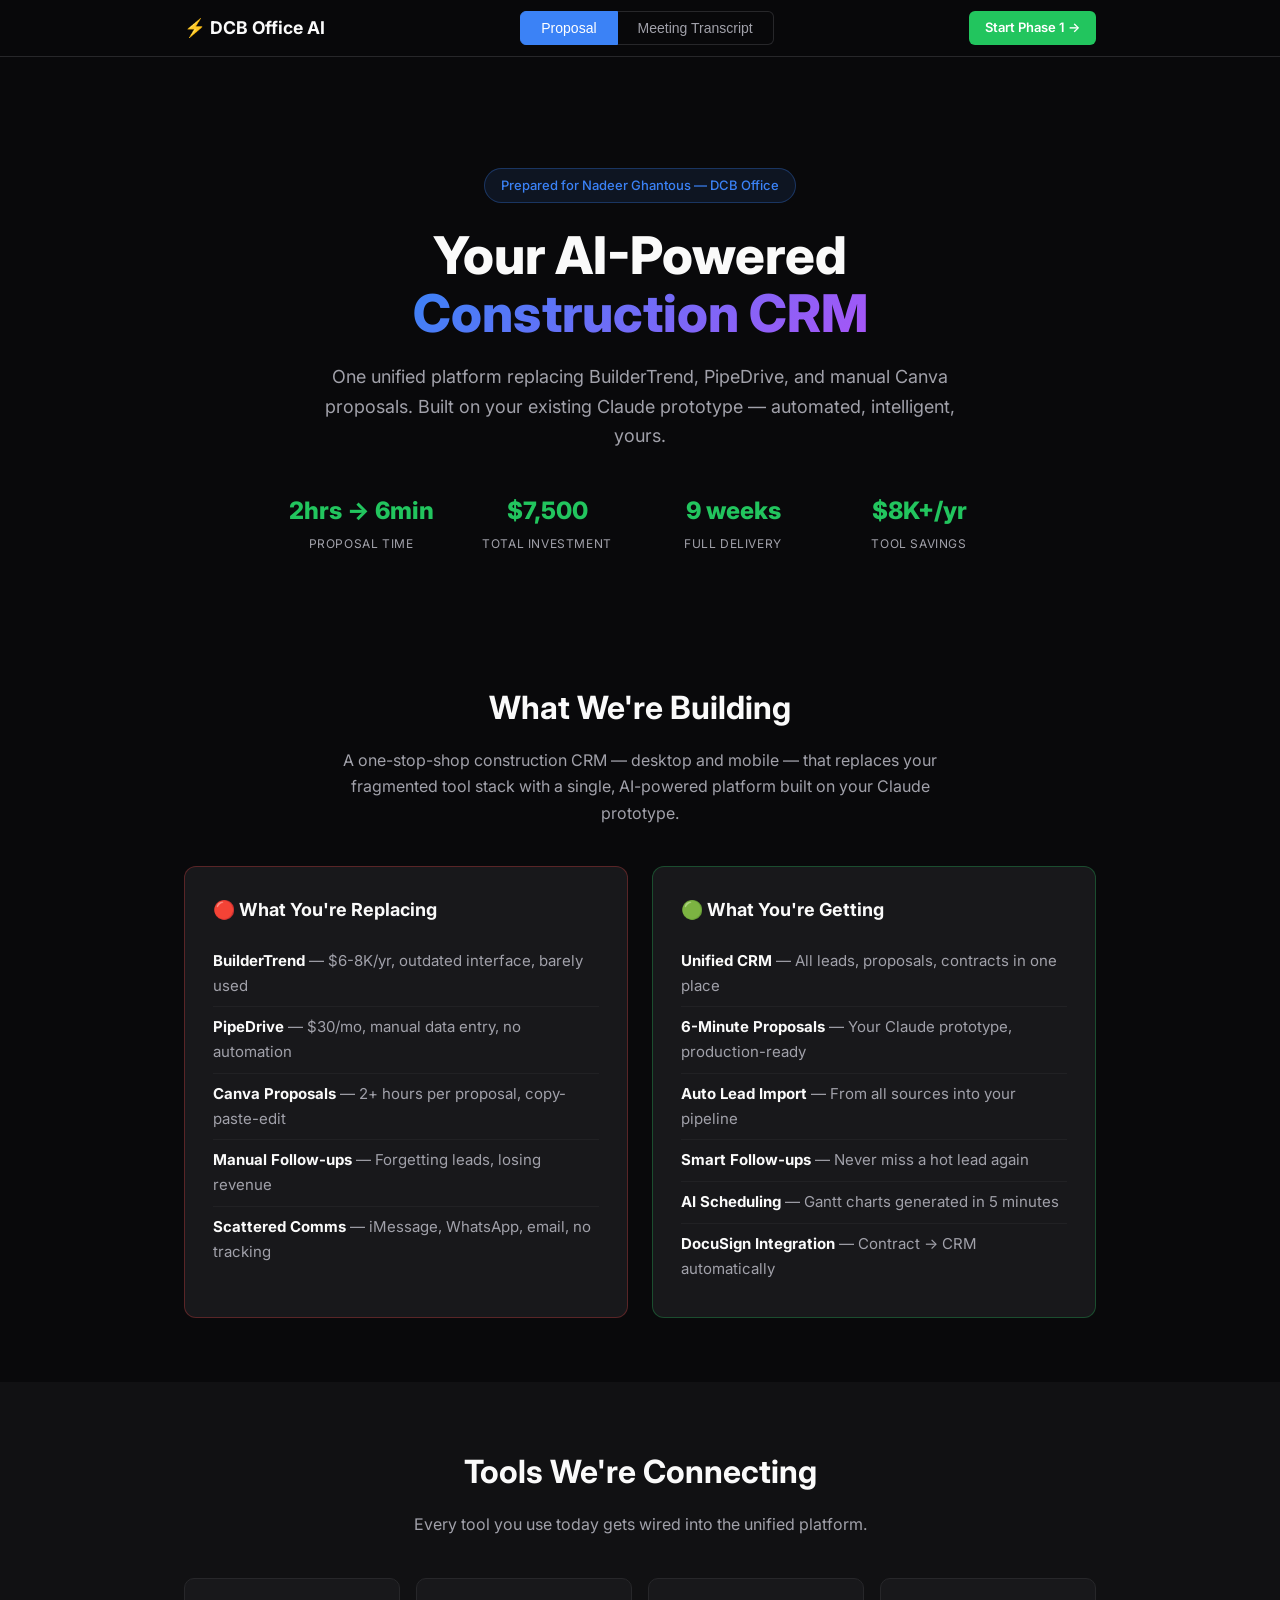
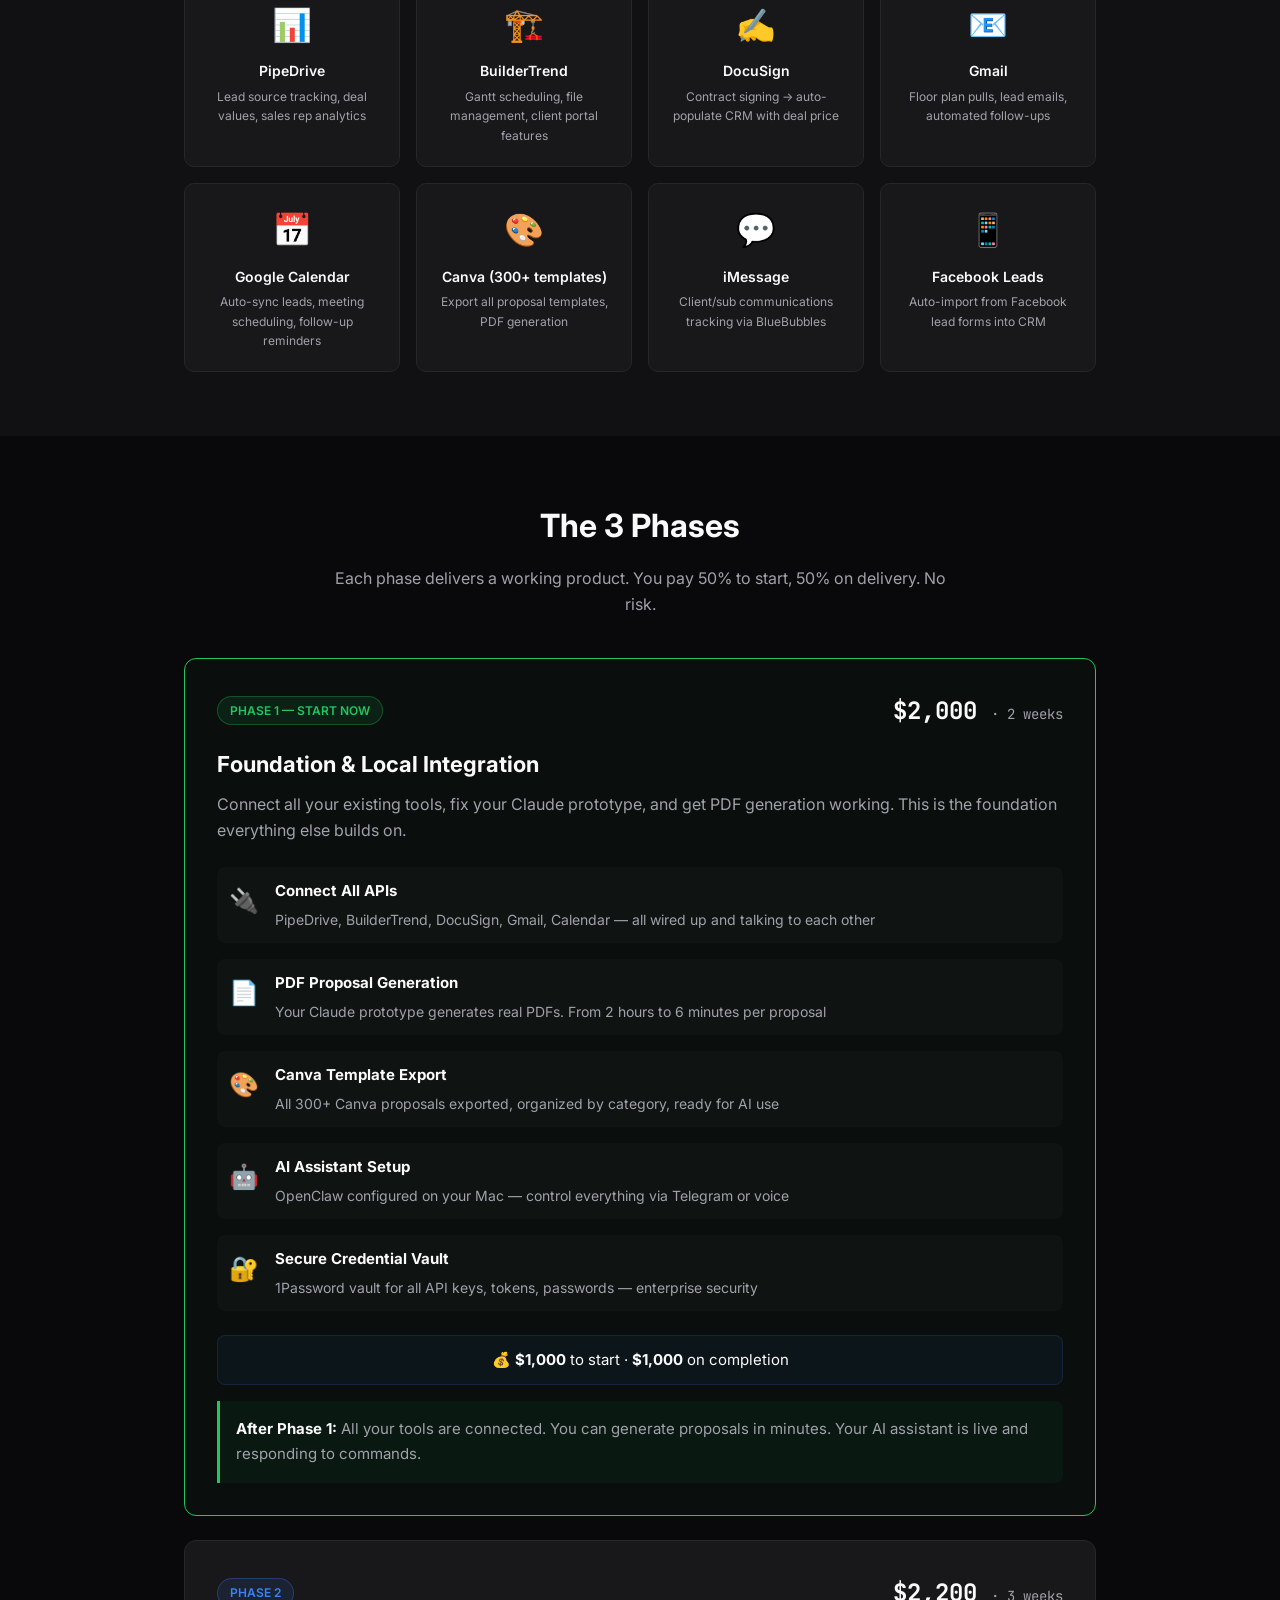
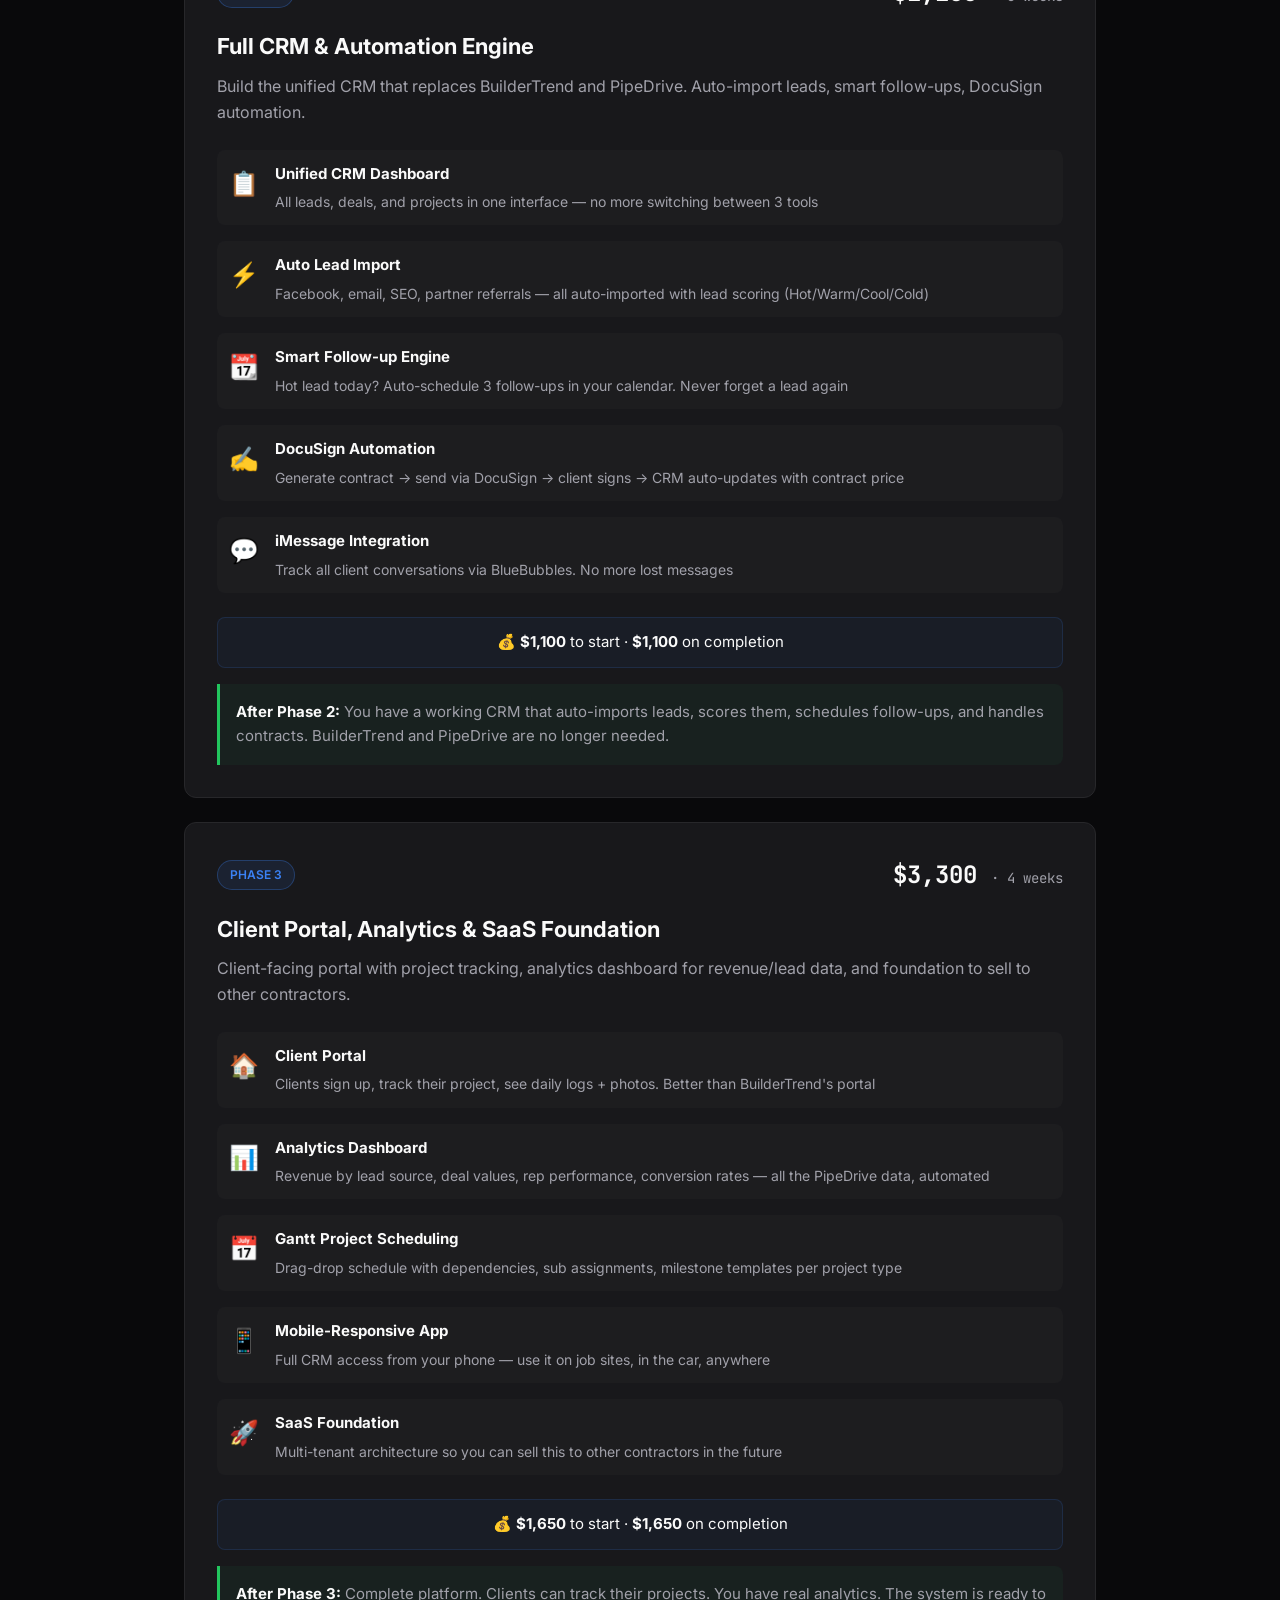
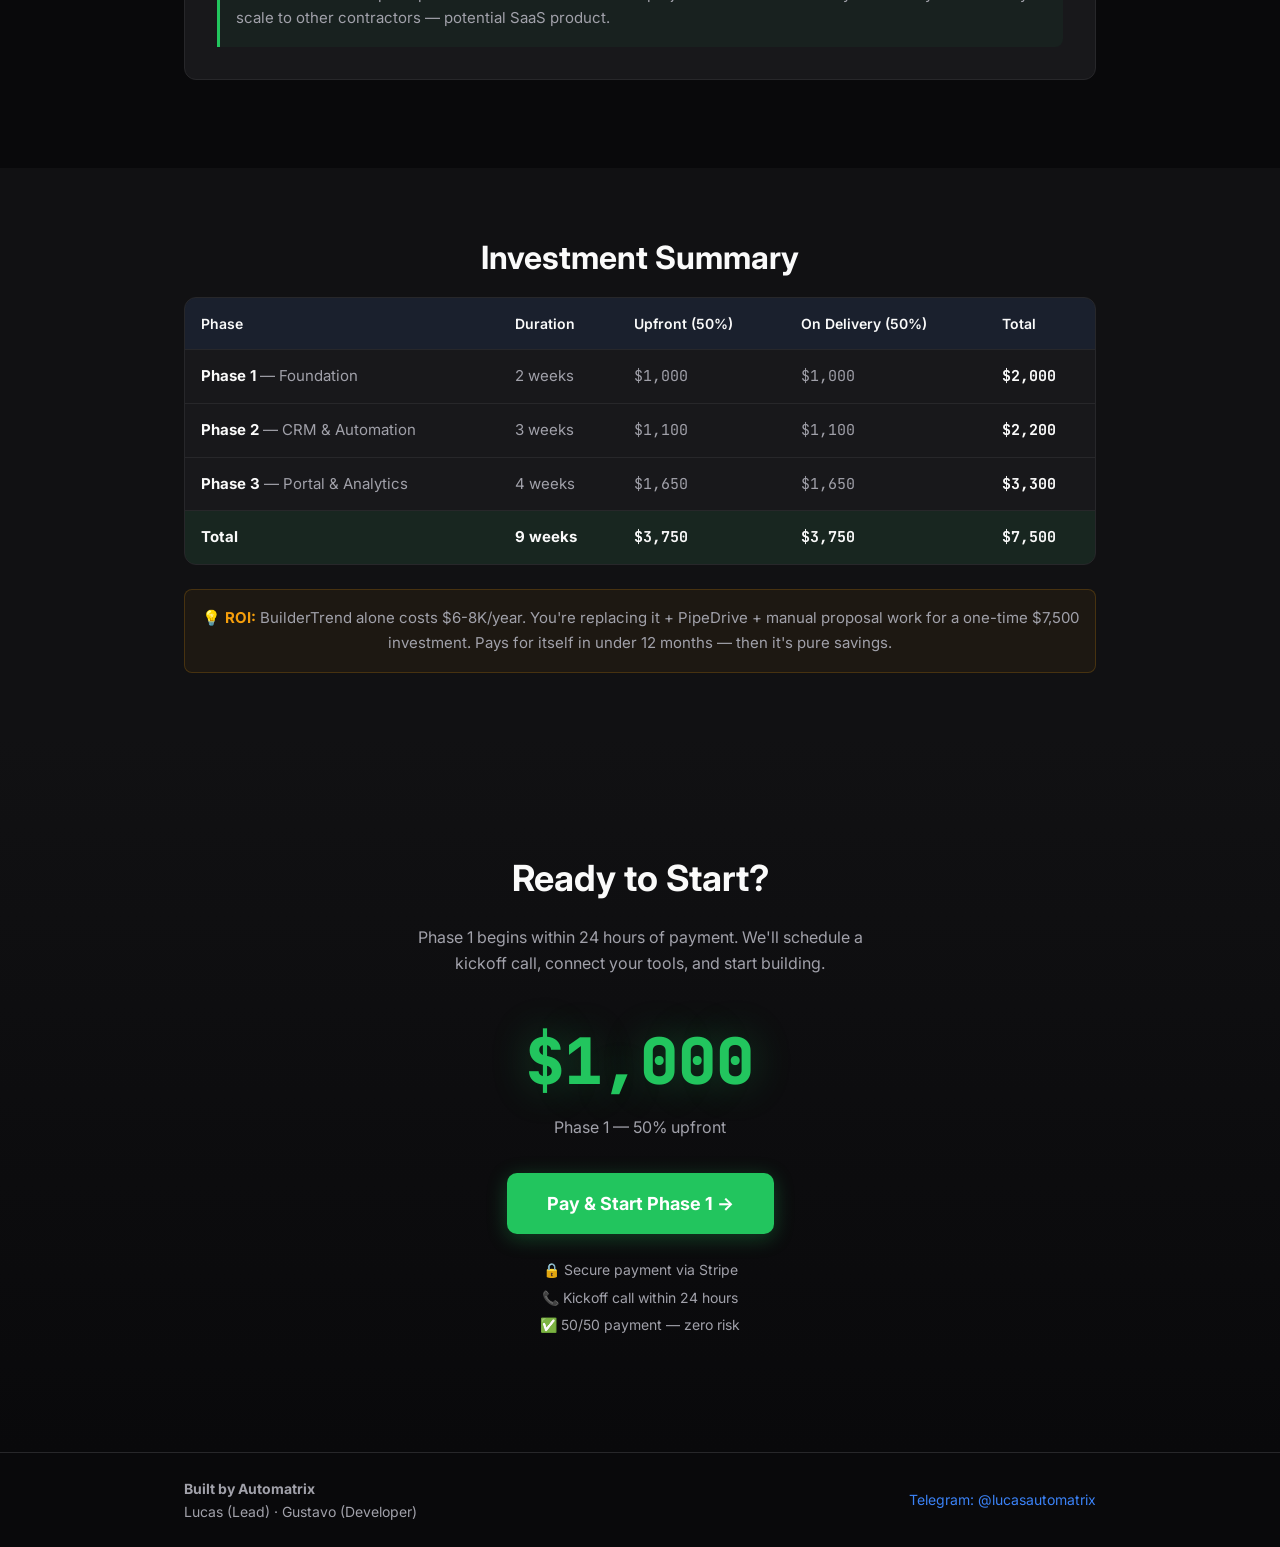
==== commit 61ed41fd: "Complete rebuild: correct prices (,500), real meeting frames, 2-tab layout (proposal + transcript)" ====
--- a/index.html
+++ b/index.html
@@ -3,485 +3,383 @@
 <head>
     <meta charset="UTF-8">
     <meta name="viewport" content="width=device-width, initial-scale=1.0">
-    <meta name="description" content="DCB Office AI Automation Platform - Complete proposal for Nadeer Ghantous">
-    <title>DCB Office AI Automation - Project Proposal</title>
-    <link rel="stylesheet" href="css/styles.css">
+    <meta name="description" content="DCB Office AI Automation Platform — Complete project proposal for Nadeer Ghantous by Automatrix">
+    <title>DCB Office — AI Automation Platform Proposal</title>
     <link rel="preconnect" href="https://fonts.googleapis.com">
     <link rel="preconnect" href="https://fonts.gstatic.com" crossorigin>
-    <link href="https://fonts.googleapis.com/css2?family=Inter:wght@300;400;500;600;700;800&family=JetBrains+Mono:wght@400;500;600&display=swap" rel="stylesheet">
+    <link href="https://fonts.googleapis.com/css2?family=Inter:wght@300;400;500;600;700;800;900&family=JetBrains+Mono:wght@400;500;600&display=swap" rel="stylesheet">
+    <link rel="stylesheet" href="css/styles.css">
 </head>
 <body>
-    <!-- Navigation -->
-    <nav class="nav">
-        <div class="nav-container">
-            <div class="nav-brand">
-                <span class="logo">🤖</span>
-                <span class="brand-text">DCB Office AI</span>
-            </div>
-            <div class="nav-links">
-                <a href="#overview" class="nav-link">Overview</a>
-                <a href="#phases" class="nav-link">Phases</a>
-                <a href="#next-steps" class="nav-link">Next Steps</a>
-                <a href="frames.html" class="nav-link">Meeting Frames</a>
-                <a href="transcript.html" class="nav-link">Transcripts</a>
-                <a href="#payment" class="nav-link nav-link-cta">Start Now →</a>
-            </div>
-            <button class="nav-toggle" id="navToggle">
-                <span></span>
-                <span></span>
-                <span></span>
-            </button>
-        </div>
-    </nav>
-
-    <!-- Hero Section -->
+
+<!-- Navigation -->
+<nav class="nav">
+    <div class="nav-inner">
+        <div class="nav-brand">⚡ DCB Office AI</div>
+        <div class="nav-tabs">
+            <button class="nav-tab active" data-tab="proposal">Proposal</button>
+            <button class="nav-tab" data-tab="transcript">Meeting Transcript</button>
+        </div>
+        <a href="https://buy.stripe.com/28E5kCaBq35mbvi3QY0Ny04" target="_blank" class="nav-cta">Start Phase 1 →</a>
+    </div>
+</nav>
+
+<!-- ==================== TAB 1: PROPOSAL ==================== -->
+<div id="proposal" class="tab-panel active">
+
+    <!-- Hero -->
     <section class="hero">
         <div class="container">
-            <div class="hero-content">
-                <div class="hero-badge">🚀 Ready to Deploy</div>
-                <h1 class="hero-title">
-                    Transform DCB Office with<br>
-                    <span class="gradient-text">AI Automation</span>
-                </h1>
-                <p class="hero-subtitle">
-                    Stop wasting hours on proposals. Let AI agents handle your CRM, proposals, and lead generation—automatically.
-                </p>
-                <div class="hero-stats">
-                    <div class="stat">
-                        <div class="stat-value">5x</div>
-                        <div class="stat-label">Revenue Growth</div>
-                    </div>
-                    <div class="stat">
-                        <div class="stat-value">2 min</div>
-                        <div class="stat-label">Proposal Time</div>
-                    </div>
-                    <div class="stat">
-                        <div class="stat-value">9 weeks</div>
-                        <div class="stat-label">Full Delivery</div>
-                    </div>
-                    <div class="stat">
-                        <div class="stat-value">$13.4K</div>
-                        <div class="stat-label">Total Investment</div>
-                    </div>
-                </div>
-                <div class="hero-cta">
-                    <a href="#payment" class="btn btn-primary btn-lg">
-                        Start Phase 1 — $1,000
-                        <svg width="20" height="20" viewBox="0 0 20 20" fill="none">
-                            <path d="M7.5 15L12.5 10L7.5 5" stroke="currentColor" stroke-width="2" stroke-linecap="round" stroke-linejoin="round"/>
-                        </svg>
-                    </a>
-                    <a href="#overview" class="btn btn-secondary btn-lg">
-                        Learn More
-                    </a>
-                </div>
-                <p class="hero-note">
-                    <span class="emoji">✅</span> OpenClaw already installed
-                    <span class="emoji">✅</span> Claude Code ready
-                    <span class="emoji">✅</span> Google Workspace connected
-                </p>
-            </div>
-        </div>
-    </section>
-
-    <!-- Overview Section -->
-    <section id="overview" class="section section-gray">
+            <div class="hero-label">Prepared for Nadeer Ghantous — DCB Office</div>
+            <h1>Your AI-Powered<br><span class="gradient">Construction CRM</span></h1>
+            <p class="hero-sub">One unified platform replacing BuilderTrend, PipeDrive, and manual Canva proposals. Built on your existing Claude prototype — automated, intelligent, yours.</p>
+            <div class="hero-metrics">
+                <div class="metric">
+                    <div class="metric-val">2hrs → 6min</div>
+                    <div class="metric-label">Proposal Time</div>
+                </div>
+                <div class="metric">
+                    <div class="metric-val">$7,500</div>
+                    <div class="metric-label">Total Investment</div>
+                </div>
+                <div class="metric">
+                    <div class="metric-val">9 weeks</div>
+                    <div class="metric-label">Full Delivery</div>
+                </div>
+                <div class="metric">
+                    <div class="metric-val">$8K+/yr</div>
+                    <div class="metric-label">Tool Savings</div>
+                </div>
+            </div>
+        </div>
+    </section>
+
+    <!-- What We're Building -->
+    <section class="section">
         <div class="container">
-            <div class="section-header">
-                <h2 class="section-title">The Problem & Solution</h2>
-                <p class="section-subtitle">Stop bleeding time and money to manual inefficiency</p>
-            </div>
-
-            <div class="grid-2">
-                <div class="problem-card">
-                    <div class="card-icon">⚠️</div>
-                    <h3>Your Current Challenges</h3>
-                    <ul class="problem-list">
-                        <li>
-                            <span class="icon">❌</span>
-                            <div>
-                                <strong>Manual Proposal Hell</strong>
-                                <p>Hours in Canva, exporting PDFs, sending emails manually</p>
-                            </div>
-                        </li>
-                        <li>
-                            <span class="icon">❌</span>
-                            <div>
-                                <strong>Tool Chaos</strong>
-                                <p>PipeDrive, BuilderTrend, DocuSign — all disconnected</p>
-                            </div>
-                        </li>
-                        <li>
-                            <span class="icon">❌</span>
-                            <div>
-                                <strong>Lost Leads</strong>
-                                <p>iMessage conversations disappear, emails buried</p>
-                            </div>
-                        </li>
-                        <li>
-                            <span class="icon">❌</span>
-                            <div>
-                                <strong>Time Black Hole</strong>
-                                <p>Copy-pasting data, chasing clients, manual entry</p>
-                            </div>
-                        </li>
+            <h2 class="section-title">What We're Building</h2>
+            <p class="section-desc">A one-stop-shop construction CRM — desktop and mobile — that replaces your fragmented tool stack with a single, AI-powered platform built on your Claude prototype.</p>
+
+            <div class="vision-grid">
+                <div class="vision-card replacing">
+                    <h3>🔴 What You're Replacing</h3>
+                    <ul>
+                        <li><strong>BuilderTrend</strong> — $6-8K/yr, outdated interface, barely used</li>
+                        <li><strong>PipeDrive</strong> — $30/mo, manual data entry, no automation</li>
+                        <li><strong>Canva Proposals</strong> — 2+ hours per proposal, copy-paste-edit</li>
+                        <li><strong>Manual Follow-ups</strong> — Forgetting leads, losing revenue</li>
+                        <li><strong>Scattered Comms</strong> — iMessage, WhatsApp, email, no tracking</li>
                     </ul>
                 </div>
-
-                <div class="solution-card">
-                    <div class="card-icon">✨</div>
-                    <h3>How We'll Fix This</h3>
-                    <ul class="solution-list">
-                        <li>
-                            <span class="icon">✅</span>
-                            <div>
-                                <strong>AI Agents on Your Mac</strong>
-                                <p>OpenClaw + Claude Code control everything via Telegram</p>
-                            </div>
-                        </li>
-                        <li>
-                            <span class="icon">✅</span>
-                            <div>
-                                <strong>One Dashboard</strong>
-                                <p>Beautiful web app — proposals, CRM, projects unified</p>
-                            </div>
-                        </li>
-                        <li>
-                            <span class="icon">✅</span>
-                            <div>
-                                <strong>Smart CRM</strong>
-                                <p>iMessage & Gmail tracked automatically, nothing missed</p>
-                            </div>
-                        </li>
-                        <li>
-                            <span class="icon">✅</span>
-                            <div>
-                                <strong>Leads Come to You</strong>
-                                <p>AI scrapes Facebook/LinkedIn, finds clients automatically</p>
-                            </div>
-                        </li>
+                <div class="vision-card building">
+                    <h3>🟢 What You're Getting</h3>
+                    <ul>
+                        <li><strong>Unified CRM</strong> — All leads, proposals, contracts in one place</li>
+                        <li><strong>6-Minute Proposals</strong> — Your Claude prototype, production-ready</li>
+                        <li><strong>Auto Lead Import</strong> — From all sources into your pipeline</li>
+                        <li><strong>Smart Follow-ups</strong> — Never miss a hot lead again</li>
+                        <li><strong>AI Scheduling</strong> — Gantt charts generated in 5 minutes</li>
+                        <li><strong>DocuSign Integration</strong> — Contract → CRM automatically</li>
                     </ul>
                 </div>
             </div>
         </div>
     </section>
 
-    <!-- Phases Section -->
-    <section id="phases" class="section">
+    <!-- Tools We're Connecting -->
+    <section class="section section-alt">
         <div class="container">
-            <div class="section-header">
-                <h2 class="section-title">3 Phases, 9 Weeks, $13,400</h2>
-                <p class="section-subtitle">Incremental delivery. Only pay for the next phase after the current is complete.</p>
-            </div>
-
-            <div class="phases-grid">
-                <!-- Phase 1 -->
-                <div class="phase-card phase-active">
-                    <div class="phase-badge">Phase 1 — Start Here</div>
-                    <div class="phase-header">
-                        <div class="phase-icon">🎯</div>
-                        <div>
-                            <h3 class="phase-title">Foundation & Local Integration</h3>
-                            <div class="phase-meta">
-                                <span>2 weeks</span>
-                                <span>•</span>
-                                <span>$2,000</span>
-                                <span>•</span>
-                                <span>$1K + $1K</span>
-                            </div>
-                        </div>
-                    </div>
-                    <p class="phase-description">
-                        Connect all your tools to AI agents, get local prototype running, and start controlling everything via Telegram.
-                    </p>
-                    <div class="deliverables">
-                        <h4>Key Deliverables</h4>
-                        <ul>
-                            <li><strong>OpenClaw Setup:</strong> Control PipeDrive, BuilderTrend, DocuSign, Gmail, Canva via Telegram</li>
-                            <li><strong>Browser Automation:</strong> Auto-login, data extraction, form filling scripts</li>
-                            <li><strong>PDF Skill Training:</strong> Generate proposals with one command</li>
-                            <li><strong>Prototype Fixed:</strong> Your Next.js app running perfectly on localhost</li>
-                            <li><strong>1Password Vault:</strong> All credentials secured</li>
-                        </ul>
-                    </div>
-                    <div class="phase-outcome">
-                        <strong>What You'll Be Able to Do:</strong>
-                        <p>"@OpenClaw generate proposal for John Doe, kitchen remodel, $45k" → PDF created & sent in &lt;2 minutes</p>
-                    </div>
-                </div>
-
-                <!-- Phase 2 -->
-                <div class="phase-card">
+            <h2 class="section-title">Tools We're Connecting</h2>
+            <p class="section-desc">Every tool you use today gets wired into the unified platform.</p>
+            <div class="tools-grid">
+                <div class="tool-card">
+                    <div class="tool-icon">📊</div>
+                    <div class="tool-name">PipeDrive</div>
+                    <div class="tool-desc">Lead source tracking, deal values, sales rep analytics</div>
+                </div>
+                <div class="tool-card">
+                    <div class="tool-icon">🏗️</div>
+                    <div class="tool-name">BuilderTrend</div>
+                    <div class="tool-desc">Gantt scheduling, file management, client portal features</div>
+                </div>
+                <div class="tool-card">
+                    <div class="tool-icon">✍️</div>
+                    <div class="tool-name">DocuSign</div>
+                    <div class="tool-desc">Contract signing → auto-populate CRM with deal price</div>
+                </div>
+                <div class="tool-card">
+                    <div class="tool-icon">📧</div>
+                    <div class="tool-name">Gmail</div>
+                    <div class="tool-desc">Floor plan pulls, lead emails, automated follow-ups</div>
+                </div>
+                <div class="tool-card">
+                    <div class="tool-icon">📅</div>
+                    <div class="tool-name">Google Calendar</div>
+                    <div class="tool-desc">Auto-sync leads, meeting scheduling, follow-up reminders</div>
+                </div>
+                <div class="tool-card">
+                    <div class="tool-icon">🎨</div>
+                    <div class="tool-name">Canva (300+ templates)</div>
+                    <div class="tool-desc">Export all proposal templates, PDF generation</div>
+                </div>
+                <div class="tool-card">
+                    <div class="tool-icon">💬</div>
+                    <div class="tool-name">iMessage</div>
+                    <div class="tool-desc">Client/sub communications tracking via BlueBubbles</div>
+                </div>
+                <div class="tool-card">
+                    <div class="tool-icon">📱</div>
+                    <div class="tool-name">Facebook Leads</div>
+                    <div class="tool-desc">Auto-import from Facebook lead forms into CRM</div>
+                </div>
+            </div>
+        </div>
+    </section>
+
+    <!-- Phases -->
+    <section class="section">
+        <div class="container">
+            <h2 class="section-title">The 3 Phases</h2>
+            <p class="section-desc">Each phase delivers a working product. You pay 50% to start, 50% on delivery. No risk.</p>
+
+            <!-- Phase 1 -->
+            <div class="phase-card phase-active">
+                <div class="phase-top">
+                    <div class="phase-badge now">Phase 1 — Start Now</div>
+                    <div class="phase-price">$2,000 <span>· 2 weeks</span></div>
+                </div>
+                <h3>Foundation & Local Integration</h3>
+                <p class="phase-summary">Connect all your existing tools, fix your Claude prototype, and get PDF generation working. This is the foundation everything else builds on.</p>
+                
+                <div class="deliverables-grid">
+                    <div class="deliverable">
+                        <div class="d-icon">🔌</div>
+                        <div>
+                            <strong>Connect All APIs</strong>
+                            <p>PipeDrive, BuilderTrend, DocuSign, Gmail, Calendar — all wired up and talking to each other</p>
+                        </div>
+                    </div>
+                    <div class="deliverable">
+                        <div class="d-icon">📄</div>
+                        <div>
+                            <strong>PDF Proposal Generation</strong>
+                            <p>Your Claude prototype generates real PDFs. From 2 hours to 6 minutes per proposal</p>
+                        </div>
+                    </div>
+                    <div class="deliverable">
+                        <div class="d-icon">🎨</div>
+                        <div>
+                            <strong>Canva Template Export</strong>
+                            <p>All 300+ Canva proposals exported, organized by category, ready for AI use</p>
+                        </div>
+                    </div>
+                    <div class="deliverable">
+                        <div class="d-icon">🤖</div>
+                        <div>
+                            <strong>AI Assistant Setup</strong>
+                            <p>OpenClaw configured on your Mac — control everything via Telegram or voice</p>
+                        </div>
+                    </div>
+                    <div class="deliverable">
+                        <div class="d-icon">🔐</div>
+                        <div>
+                            <strong>Secure Credential Vault</strong>
+                            <p>1Password vault for all API keys, tokens, passwords — enterprise security</p>
+                        </div>
+                    </div>
+                </div>
+
+                <div class="phase-payment">
+                    <div>💰 <strong>$1,000</strong> to start · <strong>$1,000</strong> on completion</div>
+                </div>
+
+                <div class="phase-outcome">
+                    <strong>After Phase 1:</strong> All your tools are connected. You can generate proposals in minutes. Your AI assistant is live and responding to commands.
+                </div>
+            </div>
+
+            <!-- Phase 2 -->
+            <div class="phase-card">
+                <div class="phase-top">
                     <div class="phase-badge">Phase 2</div>
-                    <div class="phase-header">
-                        <div class="phase-icon">🌐</div>
-                        <div>
-                            <h3 class="phase-title">Production Web Application</h3>
-                            <div class="phase-meta">
-                                <span>3 weeks</span>
-                                <span>•</span>
-                                <span>$4,400</span>
-                                <span>•</span>
-                                <span>$2.2K + $2.2K</span>
-                            </div>
-                        </div>
-                    </div>
-                    <p class="phase-description">
-                        Deploy production-grade web app accessible from any device with unified CRM and beautiful UI.
-                    </p>
-                    <div class="deliverables">
-                        <h4>Key Deliverables</h4>
-                        <ul>
-                            <li><strong>Live Web App:</strong> Vercel hosting, custom domain, SSL</li>
-                            <li><strong>Supabase Database:</strong> Leads, projects, proposals, clients</li>
-                            <li><strong>Dashboard UI:</strong> Proposal builder, lead tracker, project manager</li>
-                            <li><strong>iMessage CRM:</strong> BlueBubbles tracking all conversations</li>
-                            <li><strong>Gmail Automation:</strong> Smart categorization & follow-ups</li>
-                        </ul>
-                    </div>
-                </div>
-
-                <!-- Phase 3 -->
-                <div class="phase-card">
+                    <div class="phase-price">$2,200 <span>· 3 weeks</span></div>
+                </div>
+                <h3>Full CRM & Automation Engine</h3>
+                <p class="phase-summary">Build the unified CRM that replaces BuilderTrend and PipeDrive. Auto-import leads, smart follow-ups, DocuSign automation.</p>
+                
+                <div class="deliverables-grid">
+                    <div class="deliverable">
+                        <div class="d-icon">📋</div>
+                        <div>
+                            <strong>Unified CRM Dashboard</strong>
+                            <p>All leads, deals, and projects in one interface — no more switching between 3 tools</p>
+                        </div>
+                    </div>
+                    <div class="deliverable">
+                        <div class="d-icon">⚡</div>
+                        <div>
+                            <strong>Auto Lead Import</strong>
+                            <p>Facebook, email, SEO, partner referrals — all auto-imported with lead scoring (Hot/Warm/Cool/Cold)</p>
+                        </div>
+                    </div>
+                    <div class="deliverable">
+                        <div class="d-icon">📆</div>
+                        <div>
+                            <strong>Smart Follow-up Engine</strong>
+                            <p>Hot lead today? Auto-schedule 3 follow-ups in your calendar. Never forget a lead again</p>
+                        </div>
+                    </div>
+                    <div class="deliverable">
+                        <div class="d-icon">✍️</div>
+                        <div>
+                            <strong>DocuSign Automation</strong>
+                            <p>Generate contract → send via DocuSign → client signs → CRM auto-updates with contract price</p>
+                        </div>
+                    </div>
+                    <div class="deliverable">
+                        <div class="d-icon">💬</div>
+                        <div>
+                            <strong>iMessage Integration</strong>
+                            <p>Track all client conversations via BlueBubbles. No more lost messages</p>
+                        </div>
+                    </div>
+                </div>
+
+                <div class="phase-payment">
+                    <div>💰 <strong>$1,100</strong> to start · <strong>$1,100</strong> on completion</div>
+                </div>
+
+                <div class="phase-outcome">
+                    <strong>After Phase 2:</strong> You have a working CRM that auto-imports leads, scores them, schedules follow-ups, and handles contracts. BuilderTrend and PipeDrive are no longer needed.
+                </div>
+            </div>
+
+            <!-- Phase 3 -->
+            <div class="phase-card">
+                <div class="phase-top">
                     <div class="phase-badge">Phase 3</div>
-                    <div class="phase-header">
-                        <div class="phase-icon">📈</div>
-                        <div>
-                            <h3 class="phase-title">Lead Generation & Content</h3>
-                            <div class="phase-meta">
-                                <span>4 weeks</span>
-                                <span>•</span>
-                                <span>$7,000</span>
-                                <span>•</span>
-                                <span>$3.5K + $3.5K</span>
-                            </div>
-                        </div>
-                    </div>
-                    <p class="phase-description">
-                        AI agents find leads, create content, and drive 5x revenue growth automatically.
-                    </p>
-                    <div class="deliverables">
-                        <h4>Key Deliverables</h4>
-                        <ul>
-                            <li><strong>Facebook Scraper:</strong> Monitor groups, extract remodel leads</li>
-                            <li><strong>LinkedIn Bot:</strong> Connect with designers & architects</li>
-                            <li><strong>Content Generator:</strong> Blog posts, social media, showcases</li>
-                            <li><strong>Email Campaigns:</strong> Drip sequences, follow-up automation</li>
-                            <li><strong>Analytics Dashboard:</strong> Track sources, conversions, revenue</li>
-                        </ul>
-                    </div>
-                </div>
-            </div>
-
-            <!-- Investment Table -->
+                    <div class="phase-price">$3,300 <span>· 4 weeks</span></div>
+                </div>
+                <h3>Client Portal, Analytics & SaaS Foundation</h3>
+                <p class="phase-summary">Client-facing portal with project tracking, analytics dashboard for revenue/lead data, and foundation to sell to other contractors.</p>
+                
+                <div class="deliverables-grid">
+                    <div class="deliverable">
+                        <div class="d-icon">🏠</div>
+                        <div>
+                            <strong>Client Portal</strong>
+                            <p>Clients sign up, track their project, see daily logs + photos. Better than BuilderTrend's portal</p>
+                        </div>
+                    </div>
+                    <div class="deliverable">
+                        <div class="d-icon">📊</div>
+                        <div>
+                            <strong>Analytics Dashboard</strong>
+                            <p>Revenue by lead source, deal values, rep performance, conversion rates — all the PipeDrive data, automated</p>
+                        </div>
+                    </div>
+                    <div class="deliverable">
+                        <div class="d-icon">📅</div>
+                        <div>
+                            <strong>Gantt Project Scheduling</strong>
+                            <p>Drag-drop schedule with dependencies, sub assignments, milestone templates per project type</p>
+                        </div>
+                    </div>
+                    <div class="deliverable">
+                        <div class="d-icon">📱</div>
+                        <div>
+                            <strong>Mobile-Responsive App</strong>
+                            <p>Full CRM access from your phone — use it on job sites, in the car, anywhere</p>
+                        </div>
+                    </div>
+                    <div class="deliverable">
+                        <div class="d-icon">🚀</div>
+                        <div>
+                            <strong>SaaS Foundation</strong>
+                            <p>Multi-tenant architecture so you can sell this to other contractors in the future</p>
+                        </div>
+                    </div>
+                </div>
+
+                <div class="phase-payment">
+                    <div>💰 <strong>$1,650</strong> to start · <strong>$1,650</strong> on completion</div>
+                </div>
+
+                <div class="phase-outcome">
+                    <strong>After Phase 3:</strong> Complete platform. Clients can track their projects. You have real analytics. The system is ready to scale to other contractors — potential SaaS product.
+                </div>
+            </div>
+        </div>
+    </section>
+
+    <!-- Investment Summary -->
+    <section class="section section-alt">
+        <div class="container">
+            <h2 class="section-title">Investment Summary</h2>
             <div class="investment-table">
                 <table>
                     <thead>
                         <tr>
                             <th>Phase</th>
                             <th>Duration</th>
-                            <th>Investment</th>
-                            <th>Payment</th>
+                            <th>Upfront (50%)</th>
+                            <th>On Delivery (50%)</th>
+                            <th>Total</th>
                         </tr>
                     </thead>
                     <tbody>
                         <tr>
-                            <td><strong>Phase 1:</strong> Foundation</td>
+                            <td><strong>Phase 1</strong> — Foundation</td>
                             <td>2 weeks</td>
-                            <td class="amount">$2,000</td>
-                            <td>$1,000 + $1,000</td>
+                            <td class="mono">$1,000</td>
+                            <td class="mono">$1,000</td>
+                            <td class="mono"><strong>$2,000</strong></td>
                         </tr>
                         <tr>
-                            <td><strong>Phase 2:</strong> Web App</td>
+                            <td><strong>Phase 2</strong> — CRM & Automation</td>
                             <td>3 weeks</td>
-                            <td class="amount">$4,400</td>
-                            <td>$2,200 + $2,200</td>
+                            <td class="mono">$1,100</td>
+                            <td class="mono">$1,100</td>
+                            <td class="mono"><strong>$2,200</strong></td>
                         </tr>
                         <tr>
-                            <td><strong>Phase 3:</strong> Growth</td>
+                            <td><strong>Phase 3</strong> — Portal & Analytics</td>
                             <td>4 weeks</td>
-                            <td class="amount">$7,000</td>
-                            <td>$3,500 + $3,500</td>
+                            <td class="mono">$1,650</td>
+                            <td class="mono">$1,650</td>
+                            <td class="mono"><strong>$3,300</strong></td>
                         </tr>
                         <tr class="total-row">
-                            <td><strong>TOTAL</strong></td>
-                            <td>9 weeks</td>
-                            <td class="amount">$13,400</td>
-                            <td>50/50 per phase</td>
+                            <td><strong>Total</strong></td>
+                            <td><strong>9 weeks</strong></td>
+                            <td class="mono"><strong>$3,750</strong></td>
+                            <td class="mono"><strong>$3,750</strong></td>
+                            <td class="mono"><strong>$7,500</strong></td>
                         </tr>
                     </tbody>
                 </table>
             </div>
-        </div>
-    </section>
-
-    <!-- Next Steps Section -->
-    <section id="next-steps" class="section section-dark">
-        <div class="container">
-            <div class="section-header">
-                <h2 class="section-title">Your Next Steps</h2>
-                <p class="section-subtitle">Exactly what happens after you pay $1,000</p>
-            </div>
-
-            <div class="timeline">
-                <div class="timeline-item">
-                    <div class="timeline-marker">1</div>
-                    <div class="timeline-content">
-                        <h3>Pay $1,000 to Start Phase 1</h3>
-                        <p>Click the payment button below. Stripe processes it securely.</p>
-                        <div class="timeline-highlight">
-                            <strong>Immediate:</strong> Lucas gets notification and schedules kickoff call within 24 hours
-                        </div>
-                    </div>
-                </div>
-
-                <div class="timeline-item">
-                    <div class="timeline-marker">2</div>
-                    <div class="timeline-content">
-                        <h3>Kickoff Call (60 Minutes)</h3>
-                        <p><strong>Who:</strong> You + Lucas + Gustavo</p>
-                        <p><strong>When:</strong> Within 48 hours of payment</p>
-                        <ul>
-                            <li>Screen share your Mac</li>
-                            <li>Test remote access</li>
-                            <li>Confirm time zone & hours</li>
-                            <li><strong>Fix Telegram connection</strong></li>
-                        </ul>
-                    </div>
-                </div>
-
-                <div class="timeline-item timeline-critical">
-                    <div class="timeline-marker">🔴</div>
-                    <div class="timeline-content">
-                        <h3>CRITICAL: Fix Telegram Issue</h3>
-                        <div class="critical-box">
-                            <p><strong>The Problem:</strong></p>
-                            <ul>
-                                <li>Can't log into Telegram (verification loop)</li>
-                                <li>SMS codes don't arrive</li>
-                                <li>No username yet</li>
-                            </ul>
-                            <p><strong>Solutions (we'll try together):</strong></p>
-                            <ul>
-                                <li>Telegram Desktop with QR code</li>
-                                <li>Different phone number</li>
-                                <li>New Telegram account</li>
-                                <li>Temporary Discord/Slack</li>
-                            </ul>
-                        </div>
-                    </div>
-                </div>
-
-                <div class="timeline-item">
-                    <div class="timeline-marker">3</div>
-                    <div class="timeline-content">
-                        <h3>Credential Collection (Day 2-3)</h3>
-                        <p>We'll help you find API keys:</p>
-                        <ul>
-                            <li><strong>PipeDrive:</strong> Settings → API → Copy token</li>
-                            <li><strong>BuilderTrend:</strong> Integrations → Enable API</li>
-                            <li><strong>DocuSign:</strong> Apps and Keys → Create Integration Key</li>
-                            <li><strong>Gmail/Calendar:</strong> Already connected ✅</li>
-                        </ul>
-                        <p>All stored in 1Password vault (secure)</p>
-                    </div>
-                </div>
-
-                <div class="timeline-item">
-                    <div class="timeline-marker">4</div>
-                    <div class="timeline-content">
-                        <h3>Week 1: Tool Integration</h3>
-                        <p>We connect all APIs and automation while you work:</p>
-                        <ul>
-                            <li>PipeDrive, BuilderTrend, DocuSign APIs</li>
-                            <li>Canva browser automation</li>
-                            <li>Gmail/Calendar testing</li>
-                            <li>Prototype review & fixes</li>
-                        </ul>
-                        <p><strong>Your involvement:</strong> 30-min mid-week check-in</p>
-                    </div>
-                </div>
-
-                <div class="timeline-item">
-                    <div class="timeline-marker">5</div>
-                    <div class="timeline-content">
-                        <h3>Week 2: Training & Testing</h3>
-                        <p>We train you on PDF generation:</p>
-                        <div class="code-example">
-                            @OpenClaw generate proposal for [client], [project], $[amount]
-                        </div>
-                        <p><strong>End-to-End Test:</strong> iMessage lead → PipeDrive → Proposal → DocuSign</p>
-                        <p>All in &lt;5 minutes, zero manual work</p>
-                    </div>
-                </div>
-
-                <div class="timeline-item">
-                    <div class="timeline-marker">6</div>
-                    <div class="timeline-content">
-                        <h3>Final Payment & Completion</h3>
-                        <p>60-minute demo call showing everything working live</p>
-                        <div class="timeline-highlight">
-                            <strong>You approve deliverables →</strong> Pay remaining $1,000 → Phase 1 complete 🎉
-                        </div>
-                        <p>Then we discuss Phase 2 start date</p>
-                    </div>
-                </div>
-            </div>
-        </div>
-    </section>
-
-    <!-- Payment Section -->
-    <section id="payment" class="section section-cta">
-        <div class="container">
-            <div class="cta-box">
-                <h2>Ready to 5x Your Revenue?</h2>
-                <div class="price-mega">$1,000</div>
-                <p class="cta-subtitle">Pay now to start Phase 1. Your AI agents operational in 2 weeks.</p>
-                
-                <div class="cta-buttons">
-                    <a href="https://buy.stripe.com/test_4gw5ng0dBca37O89AB" class="btn btn-primary btn-mega" target="_blank">
-                        💳 Pay $1,000 — Start Phase 1 Now
-                    </a>
-                    <a href="https://t.me/lucasautomatrix" class="btn btn-secondary" target="_blank">
-                        💬 Questions? Message Lucas
-                    </a>
-                </div>
-
-                <div class="cta-notes">
-                    <p><strong>Refund Policy:</strong> Phase 1 non-refundable once work begins. Cancel future phases anytime.</p>
-                    <p>🔒 Secure payment via Stripe • Industry-standard encryption • No credit card details stored</p>
-                </div>
-            </div>
-        </div>
-    </section>
-
-    <!-- Guarantees Section -->
-    <section class="section section-gray">
-        <div class="container">
-            <div class="section-header">
-                <h2 class="section-title">Our Guarantees</h2>
-            </div>
-            <div class="grid-2">
-                <div class="guarantee-card">
-                    <div class="guarantee-icon">✅</div>
-                    <h3>Incremental Delivery</h3>
-                    <p>Only pay for next phase after current is complete and working</p>
-                </div>
-                <div class="guarantee-card">
-                    <div class="guarantee-icon">✅</div>
-                    <h3>No Lock-In</h3>
-                    <p>All code, credentials, infrastructure belong to you</p>
-                </div>
-                <div class="guarantee-card">
-                    <div class="guarantee-icon">✅</div>
-                    <h3>Transparent Communication</h3>
-                    <p>Daily updates, weekly demos, full visibility</p>
-                </div>
-                <div class="guarantee-card">
-                    <div class="guarantee-icon">✅</div>
-                    <h3>Production-Ready Code</h3>
-                    <p>Built to scale, not prototypes</p>
-                </div>
+
+            <div class="savings-note">
+                <strong>💡 ROI:</strong> BuilderTrend alone costs $6-8K/year. You're replacing it + PipeDrive + manual proposal work for a one-time $7,500 investment. Pays for itself in under 12 months — then it's pure savings.
+            </div>
+        </div>
+    </section>
+
+    <!-- CTA -->
+    <section class="section cta-section">
+        <div class="container cta-box">
+            <h2>Ready to Start?</h2>
+            <p class="cta-sub">Phase 1 begins within 24 hours of payment. We'll schedule a kickoff call, connect your tools, and start building.</p>
+            <div class="cta-price">$1,000</div>
+            <div class="cta-label">Phase 1 — 50% upfront</div>
+            <a href="https://buy.stripe.com/28E5kCaBq35mbvi3QY0Ny04" target="_blank" class="btn-pay">
+                Pay & Start Phase 1 →
+            </a>
+            <div class="cta-notes">
+                <p>🔒 Secure payment via Stripe</p>
+                <p>📞 Kickoff call within 24 hours</p>
+                <p>✅ 50/50 payment — zero risk</p>
             </div>
         </div>
     </section>
@@ -489,42 +387,399 @@
     <!-- Footer -->
     <footer class="footer">
         <div class="container">
-            <div class="footer-content">
-                <div class="footer-left">
-                    <div class="footer-brand">
-                        <span class="logo">🤖</span>
-                        <span>DCB Office AI</span>
-                    </div>
-                    <p>Prepared by <strong>Automatrix</strong> (Lucas + Gustavo)</p>
-                    <p>For <strong>DCB Office</strong> (Nadeer Ghantous)</p>
-                </div>
-                <div class="footer-links">
-                    <div>
-                        <h4>Navigation</h4>
-                        <a href="#overview">Overview</a>
-                        <a href="#phases">Phases</a>
-                        <a href="#next-steps">Next Steps</a>
-                        <a href="#payment">Payment</a>
-                    </div>
-                    <div>
-                        <h4>Resources</h4>
-                        <a href="frames.html">Meeting Frames</a>
-                        <a href="transcript.html">Transcripts</a>
-                        <a href="https://notebooklm.google.com/notebook/d1381798-3681-4773-b644-49bd2e3ee412" target="_blank">NotebookLM</a>
-                    </div>
-                    <div>
-                        <h4>Contact</h4>
-                        <a href="https://t.me/lucasautomatrix" target="_blank">Telegram: @lucasautomatrix</a>
-                        <p>Valid until: March 31, 2026</p>
-                    </div>
-                </div>
-            </div>
-            <div class="footer-bottom">
-                <p>&copy; 2026 Automatrix. All rights reserved.</p>
+            <div class="footer-inner">
+                <div>
+                    <strong>Built by Automatrix</strong><br>
+                    Lucas (Lead) · Gustavo (Developer)
+                </div>
+                <div>
+                    <a href="https://t.me/lucasautomatrix" target="_blank">Telegram: @lucasautomatrix</a>
+                </div>
             </div>
         </div>
     </footer>
-
-    <script src="js/main.js"></script>
+</div>
+
+<!-- ==================== TAB 2: TRANSCRIPT ==================== -->
+<div id="transcript" class="tab-panel">
+    <section class="section transcript-hero">
+        <div class="container">
+            <h1>Meeting Transcript</h1>
+            <p class="hero-sub">March 18, 2026 — Discovery call with Nadeer Ghantous. 37 minutes, 3 participants, 28+ screenshots.</p>
+        </div>
+    </section>
+
+    <section class="section">
+        <div class="container transcript-container">
+
+            <!-- Intro -->
+            <div class="t-block">
+                <div class="t-speaker nadeer">Nadeer</div>
+                <p>We want a one-stop shop under one application used in the desktop and accessible from our phone as well. Not in a form of WhatsApp or Telegram — we want it as an interface. Obviously, it will be helpful to have the WhatsApp or Telegram agent just to have it there and control whatever needed. But what I need in the application, I need a <strong>fully functional automated CRM</strong>.</p>
+                <p>We have multiple lead sources that we get introductions from. Those go to an email. I want these all exported to the CRM as an opportunity and scheduled in our calendar. We have Facebook leads, SEO leads, forms from the website. Any lead source has to go automatically to the CRM.</p>
+            </div>
+
+            <div class="t-block">
+                <div class="t-speaker nadeer">Nadeer</div>
+                <p>After we go to a lead, I wanna be able to — I will show you this one because I showed Lucas back then. Can you see my screen?</p>
+            </div>
+
+            <div class="t-block">
+                <div class="t-speaker lucas">Lucas</div>
+                <p>Yes.</p>
+            </div>
+
+            <!-- Section: Custom Proposal Builder -->
+            <div class="t-section-header">
+                <h2>Custom Proposal Builder (Claude.ai)</h2>
+                <span class="t-timestamp">45:00 in original recording</span>
+            </div>
+
+            <div class="t-frame">
+                <img src="frames/g_002_claude_app_first_shown.png" alt="Claude.ai — D&C Builders Intake 1.4" loading="lazy">
+                <div class="t-frame-caption">🖥️ Claude.ai — D&C Builders Intake 1.4 first shown</div>
+            </div>
+
+            <div class="t-block">
+                <div class="t-speaker nadeer">Nadeer</div>
+                <p>So I did this one just playing with it. I think it's maybe 90% or 80% complete.</p>
+            </div>
+
+            <div class="t-frame">
+                <img src="frames/g_004_scope_bb_project_type.png" alt="Scope B&B — Project Type selection grid" loading="lazy">
+                <div class="t-frame-caption">🖥️ Scope B&B — Project Type selection grid</div>
+            </div>
+
+            <div class="t-block">
+                <div class="t-speaker nadeer">Nadeer</div>
+                <p>We spend a lot of time on writing proposals at the moment because a lot of scopes are not similar. We don't have a good structure. We use Canva, and then we have—</p>
+            </div>
+
+            <!-- Canva Section -->
+            <div class="t-section-header">
+                <h2>Canva — Current Manual Process</h2>
+                <span class="t-timestamp">45:37 in original</span>
+            </div>
+
+            <div class="t-frame">
+                <img src="frames/02_canva_proposals_current.png" alt="Canva — project proposal templates grid" loading="lazy">
+                <div class="t-frame-caption">🖥️ Canva — project proposal templates grid (300+ proposals)</div>
+            </div>
+
+            <div class="t-block">
+                <div class="t-speaker nadeer">Nadeer</div>
+                <p>Bunch of proposals that were written in the past. So if I know that I have a master bathroom remodel, then I have to go to Canva, click make a copy, change the name, change the scope, change the price. Some stuff stays, some stuff I change.</p>
+                <p><strong>This is an easy scope — it takes maybe 20-30 minutes. There's some scopes that take us two hours.</strong></p>
+            </div>
+
+            <!-- Back to Proposal Builder -->
+            <div class="t-section-header">
+                <h2>Calendar Sync & Auto-Fill</h2>
+                <span class="t-timestamp">46:24 in original</span>
+            </div>
+
+            <div class="t-frame">
+                <img src="frames/g_009_client_tab_homeowner.png" alt="Client tab — Homeowner Information" loading="lazy">
+                <div class="t-frame-caption">🖥️ Client tab — Homeowner Information fields</div>
+            </div>
+
+            <div class="t-frame">
+                <img src="frames/g_010_import_calendar_dialog.png" alt="Import from Calendar dialog" loading="lazy">
+                <div class="t-frame-caption">🖥️ Import from Calendar — leads auto-synced with dates and locations</div>
+            </div>
+
+            <div class="t-block">
+                <div class="t-speaker nadeer">Nadeer</div>
+                <p>This one has to always be synced to the calendar. If I have a meeting in three days, I can click here and it fills out all the information already — the name, last name, phone, lead source, the adviser, property address, bedrooms, bathrooms, square footage.</p>
+            </div>
+
+            <div class="t-frame">
+                <img src="frames/g_011_property_tab_details.png" alt="Property tab details" loading="lazy">
+                <div class="t-frame-caption">🖥️ Property tab — Address, SqFt, Bedrooms, Bathrooms</div>
+            </div>
+
+            <!-- Floor Plans -->
+            <div class="t-section-header">
+                <h2>Floor Plan AI Analysis</h2>
+                <span class="t-timestamp">46:54 in original</span>
+            </div>
+
+            <div class="t-frame">
+                <img src="frames/g_012_floor_plans_section.png" alt="Floor Plans section" loading="lazy">
+                <div class="t-frame-caption">🖥️ Floor Plans — drag-drop upload + Gmail pull</div>
+            </div>
+
+            <div class="t-block">
+                <div class="t-speaker nadeer">Nadeer</div>
+                <p>I have here an area where I can drop my floor plans, and the AI analyzes it. And then I have an area to pull floor plans from Gmail. Everything here has to be automated.</p>
+            </div>
+
+            <!-- Scope of Work -->
+            <div class="t-section-header">
+                <h2>Scope of Work Library</h2>
+                <span class="t-timestamp">47:43 in original</span>
+            </div>
+
+            <div class="t-frame">
+                <img src="frames/g_015_detailed_scope_categories.png" alt="Detailed scope categories" loading="lazy">
+                <div class="t-frame-caption">🖥️ Detailed scope with categories, sizes, descriptions</div>
+            </div>
+
+            <div class="t-block">
+                <div class="t-speaker nadeer">Nadeer</div>
+                <p>I have everything already prefilled. Some stuff, I have a dropdown menu that I can choose and change. I wanna be able to have this interface when I'm with a client. I know all the scope, I'm talking to them, and I can edit it right away.</p>
+            </div>
+
+            <div class="t-frame">
+                <img src="frames/g_016_scope_editing_dropdowns.png" alt="Scope editing dropdowns" loading="lazy">
+                <div class="t-frame-caption">🖥️ Scope editing — dropdown menus (HVAC, Insulation, etc)</div>
+            </div>
+
+            <div class="t-block">
+                <div class="t-speaker lucas">Lucas</div>
+                <p>Would it be useful if you could send an audio and an agent fills all this for you?</p>
+            </div>
+
+            <div class="t-block">
+                <div class="t-speaker nadeer">Nadeer</div>
+                <p>Yes, but at the same time, when I'm talking face to face to the client, things change. I don't mind doing this part manually. <strong>Right now it takes me two hours to write a proposal. Once this is working, it takes like six minutes.</strong> Everything is prefilled.</p>
+            </div>
+
+            <div class="t-block">
+                <div class="t-speaker nadeer">Nadeer</div>
+                <p>I also want every time there's a scope that is not here — let's say patio cover — the AI creates it and adds it to the library. Every scope I use gets added so next time I don't have to redo it.</p>
+            </div>
+
+            <!-- Payment Schedule -->
+            <div class="t-section-header">
+                <h2>Payment Schedules & Lead Scoring</h2>
+                <span class="t-timestamp">53:46 in original</span>
+            </div>
+
+            <div class="t-frame">
+                <img src="frames/10_project_price_payments.png" alt="Payment schedule milestones" loading="lazy">
+                <div class="t-frame-caption">🖥️ Payment Schedule — milestones with percentages</div>
+            </div>
+
+            <div class="t-block">
+                <div class="t-speaker nadeer">Nadeer</div>
+                <p>Here we have scheduled payments. I want to create 6-7 templates for that and connect each to a project type. Because a second story addition is very different from a kitchen remodel. The client sees actual numbers, not percentages.</p>
+            </div>
+
+            <div class="t-frame">
+                <img src="frames/12_job_assignment_lead_scoring.png" alt="Lead scoring" loading="lazy">
+                <div class="t-frame-caption">🖥️ Job Assignment + Lead Score (Hot/Warm/Cool/Cold)</div>
+            </div>
+
+            <div class="t-block">
+                <div class="t-speaker nadeer">Nadeer</div>
+                <p><strong>Right now, we're losing — I swear — hundreds of thousands, if not millions of dollars of revenue because we're not doing really good follow-ups.</strong> We're on the road, meeting people, in inspections. If I say a lead is hot, I want automatically 2-3 follow-ups in my calendar for 3 days later, 5 days later, a week later.</p>
+            </div>
+
+            <div class="t-block">
+                <div class="t-speaker lucas">Lucas</div>
+                <p>Where are those conversations happening? Email, iMessage?</p>
+            </div>
+
+            <div class="t-block">
+                <div class="t-speaker nadeer">Nadeer</div>
+                <p>We usually try to open an <strong>iMessage group chat</strong> with the clients after the appointment.</p>
+            </div>
+
+            <div class="t-block">
+                <div class="t-speaker lucas">Lucas</div>
+                <p>So we need iMessage connection. Your sales people talk with clients via iMessage? We need very good tracking on iMessages — which is a main challenge.</p>
+            </div>
+
+            <!-- BuilderTrend -->
+            <div class="t-section-header">
+                <h2>BuilderTrend — What to Keep, What to Replace</h2>
+                <span class="t-timestamp">55:43 in original</span>
+            </div>
+
+            <div class="t-frame">
+                <img src="frames/14_buildertrend_overview.png" alt="BuilderTrend overview" loading="lazy">
+                <div class="t-frame-caption">🖥️ BuilderTrend.net — CRM overview ($6-8K/year)</div>
+            </div>
+
+            <div class="t-block">
+                <div class="t-speaker nadeer">Nadeer</div>
+                <p>We're using two to three different CRMs and it's a mess. We cannot track leads, we cannot track data.</p>
+            </div>
+
+            <div class="t-frame">
+                <img src="frames/15_bt_project_schedule_gantt.png" alt="BuilderTrend Gantt" loading="lazy">
+                <div class="t-frame-caption">🖥️ BuilderTrend — Gantt schedule with drag-drop</div>
+            </div>
+
+            <div class="t-block">
+                <div class="t-speaker nadeer">Nadeer</div>
+                <p>This one, you pay <strong>6 to $8,000 per year</strong>. The schedule feature is great — I can assign tasks to subs, drag and drop dates, connect dependencies. Files, design selections, messaging — all useful features but in an outdated interface.</p>
+            </div>
+
+            <div class="t-frame">
+                <img src="frames/18_bt_files_section.png" alt="BuilderTrend files" loading="lazy">
+                <div class="t-frame-caption">🖥️ BuilderTrend — Files section (documents, photos, plans)</div>
+            </div>
+
+            <div class="t-frame">
+                <img src="frames/21_bt_client_portal.png" alt="BuilderTrend client portal" loading="lazy">
+                <div class="t-frame-caption">🖥️ BuilderTrend — Client portal with daily logs</div>
+            </div>
+
+            <div class="t-block">
+                <div class="t-speaker nadeer">Nadeer</div>
+                <p>They have a client portal — the client signs up, I can post images, daily logs. I can choose if I want the client to see it or not. People like this. Especially people living out of state who want to make sure everything is done correctly.</p>
+                <p><strong>I don't think I'm gonna renew with BuilderTrend next year.</strong> There's gonna be an easier and cheaper way for us to do it.</p>
+            </div>
+
+            <!-- PipeDrive -->
+            <div class="t-section-header">
+                <h2>PipeDrive — Data & Analytics</h2>
+                <span class="t-timestamp">58:05 in original</span>
+            </div>
+
+            <div class="t-frame">
+                <img src="frames/25_pipedrive_overview.png" alt="PipeDrive overview" loading="lazy">
+                <div class="t-frame-caption">🖥️ PipeDrive.com — Sales CRM</div>
+            </div>
+
+            <div class="t-block">
+                <div class="t-speaker nadeer">Nadeer</div>
+                <p>I'm gonna choose the 3-4 different functionalities from each CRM and implement it into our own CRM. That saves the cost of paying for three different CRMs. And eventually, once everything is working, we start adding features because <strong>the end goal is to be able to sell it to other contractors</strong> that are struggling. There's not really a full CRM dedicated to construction.</p>
+            </div>
+
+            <div class="t-frame">
+                <img src="frames/29_pd_sales_rep_pie_chart.png" alt="PipeDrive pie chart" loading="lazy">
+                <div class="t-frame-caption">🖥️ PipeDrive — Sales rep performance (Charlotte: 58% of opportunities)</div>
+            </div>
+
+            <div class="t-block">
+                <div class="t-speaker nadeer">Nadeer</div>
+                <p>I can filter by lead source, see how much money we did with each company, how much commission we paid. <strong>This is crazy important data.</strong> If I have these numbers, I can know — if I add 2-3 more people to the team or spend $10-20K on marketing, I can double my revenue. The goal is to exit the company in like 5 years.</p>
+                <p>But right now, <strong>nothing is going there automatically</strong>. Every time I have to do it manually. If we duplicate all that to our own needs, that will be amazing.</p>
+            </div>
+
+            <!-- AI Schedule -->
+            <div class="t-section-header">
+                <h2>AI-Generated Schedule</h2>
+                <span class="t-timestamp">62:03 in original</span>
+            </div>
+
+            <div class="t-frame">
+                <img src="frames/34_ai_generated_schedule.png" alt="AI generated schedule" loading="lazy">
+                <div class="t-frame-caption">🖥️ Claude.ai — AI-generated construction schedule in 5 minutes</div>
+            </div>
+
+            <div class="t-block">
+                <div class="t-speaker nadeer">Nadeer</div>
+                <p>It created whatever I need in literally five minutes. The schedule's a lot nicer than BuilderTrend. It gives me the tasks, when we have inspection, everything. Within 5-6 messages — that's what they have, but <strong>this is a lot more user friendly</strong>.</p>
+            </div>
+
+            <!-- DocuSign & Contract Flow -->
+            <div class="t-section-header">
+                <h2>DocuSign & The Contract-to-CRM Flow</h2>
+                <span class="t-timestamp">65:00+ in original</span>
+            </div>
+
+            <div class="t-frame">
+                <img src="frames/31_pd_contract_docusign.png" alt="DocuSign contract" loading="lazy">
+                <div class="t-frame-caption">🖥️ PipeDrive — Contract via DocuSign integration</div>
+            </div>
+
+            <div class="t-block">
+                <div class="t-speaker nadeer">Nadeer</div>
+                <p>Once the client signs the DocuSign — boom — this has to go immediately to the CRM. Take the contract price from DocuSign and put it on the client. The salesperson, the source, the client — all the people that's part of the deal will be there.</p>
+                <p>Don't put the contract price right now — wait until everything is signed, all the follow-ups are done, then shoot it to the CRM and all fields update automatically.</p>
+            </div>
+
+            <div class="t-block">
+                <div class="t-speaker gustavo">Gustavo</div>
+                <p>How much do you stop paying by leaving these platforms?</p>
+            </div>
+
+            <div class="t-block">
+                <div class="t-speaker nadeer">Nadeer</div>
+                <p>PipeDrive is cheap — like $20-30/month. BuilderTrend is the expensive one. I don't think I'm gonna renew next year.</p>
+            </div>
+
+            <!-- Wrap-up -->
+            <div class="t-section-header">
+                <h2>Next Steps & Computer Access</h2>
+                <span class="t-timestamp">End of meeting</span>
+            </div>
+
+            <div class="t-block">
+                <div class="t-speaker lucas">Lucas</div>
+                <p>The most important question: how much time do we have to be connected on your computer?</p>
+            </div>
+
+            <div class="t-block">
+                <div class="t-speaker nadeer">Nadeer</div>
+                <p>Probably 4 hours a day. If I'm driving, I'll open the computer, put it on my seat, connect to Wi-Fi, and you guys can do your thing. Eventually, maybe we buy a Mac Mini that you can use 24/7.</p>
+            </div>
+
+            <div class="t-block">
+                <div class="t-speaker lucas">Lucas</div>
+                <p>That's perfect. Let's set up this connection today and start working — we got a really great project here, bro.</p>
+            </div>
+
+            <div class="t-block">
+                <div class="t-speaker gustavo">Gustavo</div>
+                <p>The first step is to replicate what you have today. By doing that, we'll have the databases, the connections between information. Then we can insert AI on top of a working foundation.</p>
+            </div>
+
+            <div class="t-block">
+                <div class="t-speaker nadeer">Nadeer</div>
+                <p>I agree. I know it's gonna take some time to get to that point and some training. And in Canva, I have 300 proposals — if the AI has 300, it's gonna be much better than when it has zero.</p>
+            </div>
+
+            <!-- End Summary -->
+            <div class="t-summary">
+                <h3>Key Requirements Captured</h3>
+                <ol>
+                    <li>Fully automated CRM — all lead sources auto-imported</li>
+                    <li>Proposal generation in 6 minutes (down from 2 hours)</li>
+                    <li>Floor plan AI analysis — auto-count windows/doors</li>
+                    <li>Lead scoring + auto follow-ups in calendar</li>
+                    <li>Gantt-style project scheduling with dependencies</li>
+                    <li>Client portal with daily logs and photos</li>
+                    <li>iMessage integration for client/sub communications</li>
+                    <li>DocuSign → auto-populate CRM on contract signing</li>
+                    <li>Sales analytics — lead source ROI, rep performance</li>
+                    <li>Desktop + mobile one-stop-shop app</li>
+                </ol>
+            </div>
+
+        </div>
+    </section>
+
+    <!-- Transcript CTA -->
+    <section class="section cta-section">
+        <div class="container cta-box">
+            <h2>Let's Build This</h2>
+            <p class="cta-sub">Everything Nadeer described — automated CRM, 6-minute proposals, smart follow-ups, client portal — starts with Phase 1.</p>
+            <a href="https://buy.stripe.com/28E5kCaBq35mbvi3QY0Ny04" target="_blank" class="btn-pay">
+                Pay $1,000 — Start Phase 1 →
+            </a>
+        </div>
+    </section>
+
+    <footer class="footer">
+        <div class="container">
+            <div class="footer-inner">
+                <div>
+                    <strong>Built by Automatrix</strong><br>
+                    Lucas (Lead) · Gustavo (Developer)
+                </div>
+                <div>
+                    <a href="https://t.me/lucasautomatrix" target="_blank">Telegram: @lucasautomatrix</a>
+                </div>
+            </div>
+        </div>
+    </footer>
+</div>
+
+<script src="js/main.js"></script>
 </body>
 </html>
--- a/css/styles.css
+++ b/css/styles.css
@@ -1,758 +1,289 @@
-/* Reset & Base */
-* {
-    margin: 0;
-    padding: 0;
-    box-sizing: border-box;
-}
+/* === Reset === */
+*, *::before, *::after { margin: 0; padding: 0; box-sizing: border-box; }
 
 :root {
-    --bg: #0a0a0a;
-    --bg-elevated: #121212;
-    --bg-card: #1a1a1a;
+    --bg: #09090b;
+    --bg2: #111113;
+    --bg3: #18181b;
     --border: #27272a;
     --text: #fafafa;
-    --text-muted: #a1a1aa;
+    --muted: #a1a1aa;
     --accent: #3b82f6;
-    --accent-hover: #2563eb;
-    --success: #22c55e;
-    --warning: #f59e0b;
-    --danger: #ef4444;
-    --gradient: linear-gradient(135deg, #3b82f6, #8b5cf6);
+    --green: #22c55e;
+    --red: #ef4444;
+    --orange: #f59e0b;
+    --purple: #a855f7;
 }
 
 body {
-    font-family: 'Inter', -apple-system, BlinkMacSystemFont, 'Segoe UI', Roboto, sans-serif;
+    font-family: 'Inter', -apple-system, BlinkMacSystemFont, sans-serif;
     background: var(--bg);
     color: var(--text);
-    line-height: 1.6;
-    overflow-x: hidden;
-}
-
-code, .code-example {
-    font-family: 'JetBrains Mono', 'Monaco', 'Courier New', monospace;
-}
-
-/* Typography */
-h1, h2, h3, h4, h5, h6 {
-    font-weight: 700;
-    line-height: 1.2;
-}
-
-.gradient-text {
-    background: var(--gradient);
-    -webkit-background-clip: text;
-    -webkit-text-fill-color: transparent;
+    line-height: 1.65;
+    -webkit-font-smoothing: antialiased;
+}
+
+.mono { font-family: 'JetBrains Mono', monospace; }
+.container { max-width: 960px; margin: 0 auto; padding: 0 1.5rem; }
+a { color: var(--accent); text-decoration: none; }
+a:hover { text-decoration: underline; }
+img { max-width: 100%; height: auto; }
+
+/* === Nav === */
+.nav {
+    position: fixed; top: 0; left: 0; right: 0;
+    background: rgba(9,9,11,0.92);
+    backdrop-filter: blur(12px);
+    border-bottom: 1px solid var(--border);
+    z-index: 100;
+}
+.nav-inner {
+    max-width: 960px; margin: 0 auto; padding: 0 1.5rem;
+    display: flex; align-items: center; justify-content: space-between;
+    height: 56px; gap: 1rem;
+}
+.nav-brand { font-weight: 700; font-size: 1.1rem; white-space: nowrap; }
+.nav-tabs { display: flex; gap: 0; }
+.nav-tab {
+    padding: 0.5rem 1.25rem;
+    background: none; border: 1px solid var(--border);
+    color: var(--muted); font-weight: 500; font-size: 0.875rem;
+    cursor: pointer; transition: all 0.2s;
+}
+.nav-tab:first-child { border-radius: 6px 0 0 6px; }
+.nav-tab:last-child { border-radius: 0 6px 6px 0; border-left: 0; }
+.nav-tab.active { background: var(--accent); color: white; border-color: var(--accent); }
+.nav-tab:hover:not(.active) { color: var(--text); background: var(--bg3); }
+.nav-cta {
+    padding: 0.4rem 1rem; background: var(--green); color: white;
+    border-radius: 6px; font-weight: 600; font-size: 0.8125rem;
+    white-space: nowrap; transition: all 0.2s;
+}
+.nav-cta:hover { background: #16a34a; text-decoration: none; transform: translateY(-1px); }
+
+/* === Tab panels === */
+.tab-panel { display: none; }
+.tab-panel.active { display: block; }
+
+/* === Hero === */
+.hero {
+    padding: 7rem 0 4rem; margin-top: 56px; text-align: center;
+}
+.hero-label {
+    display: inline-block; padding: 0.375rem 1rem;
+    background: rgba(59,130,246,0.1); border: 1px solid rgba(59,130,246,0.3);
+    border-radius: 2rem; color: var(--accent);
+    font-size: 0.8125rem; font-weight: 500; margin-bottom: 1.5rem;
+}
+.hero h1 { font-size: 3.25rem; font-weight: 800; line-height: 1.1; margin-bottom: 1.25rem; }
+.gradient {
+    background: linear-gradient(135deg, var(--accent), var(--purple));
+    -webkit-background-clip: text; -webkit-text-fill-color: transparent;
     background-clip: text;
 }
-
-/* Container */
-.container {
-    max-width: 1200px;
-    margin: 0 auto;
-    padding: 0 2rem;
-}
-
-/* Navigation */
-.nav {
-    position: fixed;
-    top: 0;
-    left: 0;
-    right: 0;
-    background: rgba(10, 10, 10, 0.95);
-    backdrop-filter: blur(10px);
+.hero-sub { font-size: 1.125rem; color: var(--muted); max-width: 640px; margin: 0 auto 2.5rem; }
+.hero-metrics { display: grid; grid-template-columns: repeat(4, 1fr); gap: 1.5rem; max-width: 720px; margin: 0 auto; }
+.metric { text-align: center; }
+.metric-val { font-size: 1.5rem; font-weight: 800; color: var(--green); margin-bottom: 0.25rem; }
+.metric-label { font-size: 0.75rem; color: var(--muted); text-transform: uppercase; letter-spacing: 0.05em; }
+
+/* === Sections === */
+.section { padding: 4rem 0; }
+.section-alt { background: var(--bg2); }
+.section-title { font-size: 2rem; font-weight: 700; margin-bottom: 0.75rem; text-align: center; }
+.section-desc { color: var(--muted); text-align: center; max-width: 640px; margin: 0 auto 2.5rem; }
+
+/* === Vision Grid === */
+.vision-grid { display: grid; grid-template-columns: 1fr 1fr; gap: 1.5rem; }
+.vision-card {
+    background: var(--bg3); border: 1px solid var(--border);
+    border-radius: 12px; padding: 1.75rem;
+}
+.vision-card h3 { margin-bottom: 1rem; font-size: 1.125rem; }
+.vision-card ul { list-style: none; }
+.vision-card li { padding: 0.5rem 0; color: var(--muted); font-size: 0.9375rem; border-bottom: 1px solid rgba(255,255,255,0.04); }
+.vision-card li:last-child { border: none; }
+.vision-card li strong { color: var(--text); }
+.vision-card.replacing { border-color: rgba(239,68,68,0.3); }
+.vision-card.building { border-color: rgba(34,197,94,0.3); }
+
+/* === Tools Grid === */
+.tools-grid { display: grid; grid-template-columns: repeat(4, 1fr); gap: 1rem; }
+.tool-card {
+    background: var(--bg3); border: 1px solid var(--border);
+    border-radius: 10px; padding: 1.25rem; text-align: center;
+    transition: border-color 0.2s;
+}
+.tool-card:hover { border-color: var(--accent); }
+.tool-icon { font-size: 2rem; margin-bottom: 0.5rem; }
+.tool-name { font-weight: 600; font-size: 0.875rem; margin-bottom: 0.25rem; }
+.tool-desc { font-size: 0.75rem; color: var(--muted); }
+
+/* === Phase Cards === */
+.phase-card {
+    background: var(--bg3); border: 1px solid var(--border);
+    border-radius: 12px; padding: 2rem; margin-bottom: 1.5rem;
+    transition: all 0.3s;
+}
+.phase-card:hover { border-color: rgba(59,130,246,0.4); }
+.phase-active { border-color: var(--green); background: rgba(34,197,94,0.03); }
+.phase-top { display: flex; justify-content: space-between; align-items: center; margin-bottom: 1rem; }
+.phase-badge {
+    padding: 0.25rem 0.75rem; border-radius: 2rem;
+    font-size: 0.75rem; font-weight: 600; text-transform: uppercase;
+    background: rgba(59,130,246,0.1); border: 1px solid rgba(59,130,246,0.3); color: var(--accent);
+}
+.phase-badge.now { background: rgba(34,197,94,0.1); border-color: rgba(34,197,94,0.3); color: var(--green); }
+.phase-price { font-family: 'JetBrains Mono', monospace; font-size: 1.5rem; font-weight: 700; }
+.phase-price span { font-size: 0.875rem; color: var(--muted); font-weight: 400; }
+.phase-card h3 { font-size: 1.375rem; margin-bottom: 0.5rem; }
+.phase-summary { color: var(--muted); margin-bottom: 1.5rem; }
+
+.deliverables-grid { display: flex; flex-direction: column; gap: 1rem; }
+.deliverable {
+    display: flex; gap: 1rem; padding: 0.75rem;
+    background: rgba(255,255,255,0.02); border-radius: 8px;
+}
+.d-icon { font-size: 1.5rem; flex-shrink: 0; margin-top: 0.125rem; }
+.deliverable strong { display: block; margin-bottom: 0.25rem; font-size: 0.9375rem; }
+.deliverable p { color: var(--muted); font-size: 0.875rem; margin: 0; }
+
+.phase-payment {
+    margin-top: 1.5rem; padding: 0.75rem 1rem;
+    background: rgba(59,130,246,0.05); border: 1px solid rgba(59,130,246,0.15);
+    border-radius: 8px; font-size: 0.9375rem; text-align: center;
+}
+.phase-outcome {
+    margin-top: 1rem; padding: 1rem;
+    background: rgba(34,197,94,0.05); border-left: 3px solid var(--green);
+    border-radius: 0 8px 8px 0; font-size: 0.9375rem; color: var(--muted);
+}
+.phase-outcome strong { color: var(--text); }
+
+/* === Investment Table === */
+.investment-table {
+    background: var(--bg3); border: 1px solid var(--border);
+    border-radius: 12px; overflow: hidden;
+}
+table { width: 100%; border-collapse: collapse; }
+th, td { padding: 0.875rem 1rem; text-align: left; }
+thead { background: rgba(59,130,246,0.08); }
+th { font-weight: 600; font-size: 0.875rem; }
+td { border-top: 1px solid var(--border); color: var(--muted); font-size: 0.9375rem; }
+td strong { color: var(--text); }
+.total-row { background: rgba(34,197,94,0.08); }
+.total-row td { color: var(--text); font-weight: 600; }
+
+.savings-note {
+    margin-top: 1.5rem; padding: 1rem;
+    background: rgba(245,158,11,0.05); border: 1px solid rgba(245,158,11,0.2);
+    border-radius: 8px; font-size: 0.9375rem; color: var(--muted); text-align: center;
+}
+.savings-note strong { color: var(--orange); }
+
+/* === CTA === */
+.cta-section { background: linear-gradient(180deg, var(--bg2), var(--bg)); }
+.cta-box { text-align: center; padding: 3rem 0; }
+.cta-box h2 { font-size: 2.25rem; margin-bottom: 1rem; }
+.cta-sub { color: var(--muted); margin-bottom: 2rem; max-width: 500px; margin-left: auto; margin-right: auto; }
+.cta-price {
+    font-size: 4rem; font-weight: 900; color: var(--green);
+    font-family: 'JetBrains Mono', monospace;
+    text-shadow: 0 0 40px rgba(34,197,94,0.3);
+}
+.cta-label { font-size: 1rem; color: var(--muted); margin-bottom: 2rem; }
+.btn-pay {
+    display: inline-block; padding: 1rem 2.5rem;
+    background: var(--green); color: white;
+    font-size: 1.125rem; font-weight: 700;
+    border-radius: 10px; transition: all 0.2s;
+    box-shadow: 0 4px 20px rgba(34,197,94,0.3);
+}
+.btn-pay:hover {
+    background: #16a34a; transform: translateY(-2px);
+    box-shadow: 0 8px 30px rgba(34,197,94,0.4);
+    text-decoration: none;
+}
+.cta-notes { margin-top: 1.5rem; font-size: 0.875rem; color: var(--muted); }
+.cta-notes p { margin-bottom: 0.25rem; }
+
+/* === Footer === */
+.footer { border-top: 1px solid var(--border); padding: 1.5rem 0; }
+.footer-inner {
+    display: flex; justify-content: space-between; align-items: center;
+    font-size: 0.875rem; color: var(--muted);
+}
+
+/* === Transcript Tab === */
+.transcript-hero { padding: 5rem 0 2rem; margin-top: 56px; text-align: center; }
+.transcript-hero h1 { font-size: 2.5rem; font-weight: 800; margin-bottom: 0.75rem; }
+.transcript-container { max-width: 760px; margin: 0 auto; }
+
+/* Speaker blocks */
+.t-block { margin-bottom: 1.25rem; }
+.t-speaker {
+    display: inline-block; padding: 0.125rem 0.625rem;
+    border-radius: 4px; font-size: 0.8125rem; font-weight: 600;
+    margin-bottom: 0.375rem;
+}
+.t-speaker.nadeer { background: rgba(59,130,246,0.15); color: var(--accent); }
+.t-speaker.lucas { background: rgba(34,197,94,0.15); color: var(--green); }
+.t-speaker.gustavo { background: rgba(168,85,247,0.15); color: var(--purple); }
+.t-block p { color: var(--muted); margin-bottom: 0.5rem; font-size: 0.9375rem; }
+.t-block p strong { color: var(--text); }
+
+/* Section headers in transcript */
+.t-section-header {
+    margin: 3rem 0 1.5rem; padding-bottom: 0.75rem;
     border-bottom: 1px solid var(--border);
-    z-index: 1000;
-}
-
-.nav-container {
-    max-width: 1200px;
-    margin: 0 auto;
-    padding: 1rem 2rem;
-    display: flex;
-    align-items: center;
-    justify-content: space-between;
-}
-
-.nav-brand {
-    display: flex;
-    align-items: center;
-    gap: 0.75rem;
-    font-weight: 700;
-    font-size: 1.25rem;
-}
-
-.logo {
-    font-size: 1.5rem;
-}
-
-.nav-links {
-    display: flex;
-    align-items: center;
-    gap: 2rem;
-}
-
-.nav-link {
-    color: var(--text-muted);
-    text-decoration: none;
-    font-weight: 500;
-    font-size: 0.9375rem;
-    transition: color 0.2s;
-}
-
-.nav-link:hover {
-    color: var(--text);
-}
-
-.nav-link-cta {
-    color: var(--accent);
-    font-weight: 600;
-}
-
-.nav-toggle {
-    display: none;
-    flex-direction: column;
-    gap: 0.375rem;
-    background: none;
-    border: none;
-    cursor: pointer;
-}
-
-.nav-toggle span {
-    width: 1.5rem;
-    height: 2px;
-    background: var(--text);
-    transition: all 0.3s;
-}
-
-/* Hero */
-.hero {
-    padding: 8rem 0 6rem;
-    margin-top: 4rem;
-    text-align: center;
-}
-
-.hero-badge {
-    display: inline-block;
-    padding: 0.5rem 1rem;
-    background: rgba(34, 197, 94, 0.1);
-    border: 1px solid var(--success);
-    border-radius: 2rem;
-    color: var(--success);
-    font-size: 0.875rem;
-    font-weight: 600;
-    margin-bottom: 2rem;
-}
-
-.hero-title {
-    font-size: 4rem;
-    margin-bottom: 1.5rem;
-    line-height: 1.1;
-}
-
-.hero-subtitle {
-    font-size: 1.25rem;
-    color: var(--text-muted);
-    max-width: 700px;
-    margin: 0 auto 3rem;
-}
-
-.hero-stats {
-    display: grid;
-    grid-template-columns: repeat(4, 1fr);
-    gap: 2rem;
-    max-width: 800px;
-    margin: 0 auto 3rem;
-}
-
-.stat {
-    text-align: center;
-}
-
-.stat-value {
-    font-size: 2.5rem;
-    font-weight: 800;
-    color: var(--accent);
-    margin-bottom: 0.5rem;
-}
-
-.stat-label {
-    font-size: 0.875rem;
-    color: var(--text-muted);
-    text-transform: uppercase;
-    letter-spacing: 0.05em;
-}
-
-.hero-cta {
-    display: flex;
-    align-items: center;
-    justify-content: center;
-    gap: 1rem;
-    margin-bottom: 2rem;
-}
-
-.hero-note {
-    font-size: 0.9375rem;
-    color: var(--text-muted);
-    display: flex;
-    align-items: center;
-    justify-content: center;
-    gap: 1.5rem;
-}
-
-.emoji {
-    font-style: normal;
-}
-
-/* Buttons */
-.btn {
-    display: inline-flex;
-    align-items: center;
-    gap: 0.5rem;
-    padding: 0.75rem 1.5rem;
-    border-radius: 0.5rem;
-    font-weight: 600;
-    text-decoration: none;
-    transition: all 0.2s;
-    border: none;
-    cursor: pointer;
-    font-size: 1rem;
-}
-
-.btn-lg {
-    padding: 1rem 2rem;
-    font-size: 1.125rem;
-}
-
-.btn-mega {
-    padding: 1.5rem 3rem;
-    font-size: 1.25rem;
-    border-radius: 0.75rem;
-}
-
-.btn-primary {
-    background: var(--success);
-    color: white;
-}
-
-.btn-primary:hover {
-    background: #16a34a;
-    transform: translateY(-2px);
-    box-shadow: 0 10px 30px rgba(34, 197, 94, 0.3);
-}
-
-.btn-secondary {
-    background: transparent;
-    border: 2px solid var(--border);
-    color: var(--text);
-}
-
-.btn-secondary:hover {
-    border-color: var(--accent);
-    background: rgba(59, 130, 246, 0.1);
-}
-
-/* Sections */
-.section {
-    padding: 6rem 0;
-}
-
-.section-gray {
-    background: var(--bg-elevated);
-}
-
-.section-dark {
-    background: var(--bg-card);
-}
-
-.section-cta {
-    background: linear-gradient(135deg, rgba(59, 130, 246, 0.1), rgba(139, 92, 246, 0.1));
-}
-
-.section-header {
-    text-align: center;
-    max-width: 700px;
-    margin: 0 auto 4rem;
-}
-
-.section-title {
-    font-size: 3rem;
-    margin-bottom: 1rem;
-}
-
-.section-subtitle {
-    font-size: 1.125rem;
-    color: var(--text-muted);
-}
-
-/* Grid */
-.grid-2 {
-    display: grid;
-    grid-template-columns: repeat(2, 1fr);
-    gap: 2rem;
-}
-
-/* Cards */
-.problem-card, .solution-card {
-    background: var(--bg-card);
-    border: 1px solid var(--border);
-    border-radius: 1rem;
-    padding: 2rem;
-}
-
-.card-icon {
-    font-size: 3rem;
-    margin-bottom: 1rem;
-}
-
-.problem-list, .solution-list {
-    list-style: none;
-    display: flex;
-    flex-direction: column;
-    gap: 1rem;
-}
-
-.problem-list li, .solution-list li {
-    display: flex;
-    gap: 1rem;
-    padding: 1rem;
-    border-radius: 0.5rem;
-}
-
-.problem-list li {
-    background: rgba(239, 68, 68, 0.05);
-    border-left: 3px solid var(--danger);
-}
-
-.solution-list li {
-    background: rgba(34, 197, 94, 0.05);
-    border-left: 3px solid var(--success);
-}
-
-.problem-list .icon, .solution-list .icon {
-    flex-shrink: 0;
-    font-size: 1.25rem;
-}
-
-/* Phases */
-.phases-grid {
-    display: grid;
-    gap: 2rem;
-    margin-bottom: 4rem;
-}
-
-.phase-card {
-    background: var(--bg-card);
-    border: 1px solid var(--border);
-    border-radius: 1rem;
-    padding: 2rem;
-    transition: all 0.3s;
-}
-
-.phase-card:hover {
-    border-color: var(--accent);
-    transform: translateY(-4px);
-    box-shadow: 0 10px 30px rgba(0, 0, 0, 0.3);
-}
-
-.phase-active {
-    border-color: var(--success);
-    background: rgba(34, 197, 94, 0.05);
-}
-
-.phase-badge {
-    display: inline-block;
-    padding: 0.25rem 0.75rem;
-    background: rgba(59, 130, 246, 0.1);
-    border: 1px solid var(--accent);
-    border-radius: 2rem;
-    font-size: 0.75rem;
-    font-weight: 600;
-    color: var(--accent);
-    text-transform: uppercase;
-    margin-bottom: 1.5rem;
-}
-
-.phase-active .phase-badge {
-    background: rgba(34, 197, 94, 0.1);
-    border-color: var(--success);
-    color: var(--success);
-}
-
-.phase-header {
-    display: flex;
-    gap: 1rem;
-    margin-bottom: 1rem;
-}
-
-.phase-icon {
-    font-size: 2.5rem;
-}
-
-.phase-title {
-    font-size: 1.5rem;
-    margin-bottom: 0.5rem;
-}
-
-.phase-meta {
-    font-size: 0.875rem;
-    color: var(--text-muted);
-    display: flex;
-    gap: 0.5rem;
-}
-
-.phase-description {
-    color: var(--text-muted);
-    margin-bottom: 1.5rem;
-}
-
-.deliverables h4 {
-    font-size: 1rem;
-    margin-bottom: 0.75rem;
-}
-
-.deliverables ul {
-    list-style: none;
-    display: flex;
-    flex-direction: column;
-    gap: 0.75rem;
-}
-
-.deliverables li {
-    color: var(--text-muted);
-    font-size: 0.9375rem;
-}
-
-.phase-outcome {
-    background: rgba(59, 130, 246, 0.05);
-    border-left: 3px solid var(--accent);
-    padding: 1rem;
-    border-radius: 0.5rem;
-    margin-top: 1.5rem;
-}
-
-/* Investment Table */
-.investment-table {
-    background: var(--bg-card);
-    border: 1px solid var(--border);
-    border-radius: 1rem;
-    overflow: hidden;
-}
-
-table {
-    width: 100%;
-    border-collapse: collapse;
-}
-
-thead {
-    background: rgba(59, 130, 246, 0.1);
-}
-
-th, td {
-    padding: 1rem;
-    text-align: left;
-}
-
-th {
-    font-weight: 600;
-    color: var(--text);
-}
-
-td {
-    border-top: 1px solid var(--border);
-    color: var(--text-muted);
-}
-
-.amount {
-    font-family: 'JetBrains Mono', monospace;
-    font-weight: 600;
-    color: var(--text);
-}
-
-.total-row {
-    background: rgba(34, 197, 94, 0.1);
-}
-
-.total-row td {
-    font-weight: 700;
-    color: var(--text);
-}
-
-/* Timeline */
-.timeline {
-    position: relative;
-    max-width: 800px;
-    margin: 0 auto;
-}
-
-.timeline::before {
-    content: '';
-    position: absolute;
-    left: 2rem;
-    top: 0;
-    bottom: 0;
-    width: 2px;
-    background: var(--border);
-}
-
-.timeline-item {
-    position: relative;
-    padding-left: 5rem;
-    margin-bottom: 3rem;
-}
-
-.timeline-marker {
-    position: absolute;
-    left: 0;
-    top: 0;
-    width: 4rem;
-    height: 4rem;
-    background: var(--bg-card);
-    border: 3px solid var(--accent);
-    border-radius: 50%;
-    display: flex;
-    align-items: center;
-    justify-content: center;
-    font-weight: 700;
-    font-size: 1.25rem;
-    color: var(--accent);
-    z-index: 1;
-}
-
-.timeline-critical .timeline-marker {
-    border-color: var(--danger);
-    color: var(--danger);
-    background: rgba(239, 68, 68, 0.1);
-}
-
-.timeline-content {
-    background: var(--bg-card);
-    border: 1px solid var(--border);
-    border-radius: 1rem;
-    padding: 1.5rem;
-}
-
-.timeline-content h3 {
-    margin-bottom: 1rem;
-}
-
-.timeline-content ul {
-    margin-left: 1.5rem;
-    color: var(--text-muted);
-}
-
-.timeline-highlight {
-    background: rgba(34, 197, 94, 0.1);
-    border-left: 3px solid var(--success);
-    padding: 1rem;
-    border-radius: 0.5rem;
-    margin-top: 1rem;
-}
-
-.critical-box {
-    background: rgba(239, 68, 68, 0.05);
-    border: 1px solid rgba(239, 68, 68, 0.3);
-    border-radius: 0.5rem;
-    padding: 1rem;
-    margin-top: 1rem;
-}
-
-.code-example {
-    background: rgba(0, 0, 0, 0.5);
-    padding: 1rem;
-    border-radius: 0.5rem;
-    font-family: 'JetBrains Mono', monospace;
-    color: var(--success);
-    margin: 1rem 0;
-}
-
-/* CTA Box */
-.cta-box {
-    text-align: center;
-    max-width: 800px;
-    margin: 0 auto;
-}
-
-.cta-box h2 {
-    font-size: 2.5rem;
-    margin-bottom: 1.5rem;
-}
-
-.price-mega {
-    font-size: 5rem;
-    font-weight: 800;
-    color: var(--success);
-    margin: 1rem 0;
-    text-shadow: 0 0 50px rgba(34, 197, 94, 0.3);
-}
-
-.cta-subtitle {
-    font-size: 1.25rem;
-    color: var(--text-muted);
-    margin-bottom: 3rem;
-}
-
-.cta-buttons {
-    display: flex;
-    flex-direction: column;
-    align-items: center;
-    gap: 1rem;
-    margin-bottom: 2rem;
-}
-
-.cta-notes {
-    font-size: 0.875rem;
-    color: var(--text-muted);
-    margin-top: 2rem;
-}
-
-.cta-notes p {
-    margin-bottom: 0.5rem;
-}
-
-/* Guarantees */
-.guarantee-card {
-    background: var(--bg-card);
-    border: 1px solid var(--border);
-    border-radius: 1rem;
-    padding: 2rem;
-    text-align: center;
-}
-
-.guarantee-icon {
-    font-size: 3rem;
-    margin-bottom: 1rem;
-}
-
-.guarantee-card h3 {
-    margin-bottom: 0.75rem;
-}
-
-.guarantee-card p {
-    color: var(--text-muted);
-    font-size: 0.9375rem;
-}
-
-/* Footer */
-.footer {
-    background: var(--bg-elevated);
-    border-top: 1px solid var(--border);
-    padding: 4rem 0 2rem;
-}
-
-.footer-content {
-    display: grid;
-    grid-template-columns: 2fr 3fr;
-    gap: 4rem;
-    margin-bottom: 3rem;
-}
-
-.footer-brand {
-    display: flex;
-    align-items: center;
-    gap: 0.75rem;
-    font-weight: 700;
-    font-size: 1.25rem;
-    margin-bottom: 1rem;
-}
-
-.footer-left p {
-    color: var(--text-muted);
-    font-size: 0.9375rem;
-    margin-bottom: 0.5rem;
-}
-
-.footer-links {
-    display: grid;
-    grid-template-columns: repeat(3, 1fr);
-    gap: 2rem;
-}
-
-.footer-links h4 {
-    margin-bottom: 1rem;
-    font-size: 0.875rem;
-    text-transform: uppercase;
-    letter-spacing: 0.05em;
-}
-
-.footer-links a {
-    display: block;
-    color: var(--text-muted);
-    text-decoration: none;
-    font-size: 0.9375rem;
-    margin-bottom: 0.5rem;
-    transition: color 0.2s;
-}
-
-.footer-links a:hover {
-    color: var(--accent);
-}
-
-.footer-bottom {
-    text-align: center;
-    padding-top: 2rem;
-    border-top: 1px solid var(--border);
-    color: var(--text-muted);
-    font-size: 0.875rem;
-}
-
-/* Responsive */
-@media (max-width: 968px) {
-    .nav-links {
-        display: none;
-    }
-
-    .nav-toggle {
-        display: flex;
-    }
-
-    .hero-title {
-        font-size: 2.5rem;
-    }
-
-    .hero-stats {
-        grid-template-columns: repeat(2, 1fr);
-    }
-
-    .grid-2 {
-        grid-template-columns: 1fr;
-    }
-
-    .footer-content {
-        grid-template-columns: 1fr;
-        gap: 2rem;
-    }
-
-    .footer-links {
-        grid-template-columns: 1fr;
-    }
-
-    .section-title {
-        font-size: 2rem;
-    }
-}
-
-@media (max-width: 640px) {
-    .container {
-        padding: 0 1rem;
-    }
-
-    .hero {
-        padding: 4rem 0 3rem;
-    }
-
-    .hero-title {
-        font-size: 2rem;
-    }
-
-    .hero-cta {
-        flex-direction: column;
-    }
-
-    .hero-stats {
-        grid-template-columns: 1fr;
-    }
-
-    .price-mega {
-        font-size: 3rem;
-    }
-}
+    display: flex; justify-content: space-between; align-items: baseline;
+}
+.t-section-header h2 { font-size: 1.375rem; }
+.t-timestamp { font-size: 0.75rem; color: var(--muted); font-family: 'JetBrains Mono', monospace; }
+
+/* Frames in transcript */
+.t-frame {
+    margin: 1.5rem 0; border-radius: 10px; overflow: hidden;
+    border: 1px solid var(--border); background: var(--bg3);
+}
+.t-frame img {
+    width: 100%; display: block;
+    border-bottom: 1px solid var(--border);
+}
+.t-frame-caption {
+    padding: 0.625rem 1rem; font-size: 0.8125rem;
+    color: var(--muted);
+}
+
+/* Summary box at end */
+.t-summary {
+    margin-top: 3rem; padding: 2rem;
+    background: var(--bg3); border: 1px solid var(--border);
+    border-radius: 12px;
+}
+.t-summary h3 { margin-bottom: 1rem; }
+.t-summary ol { margin-left: 1.25rem; color: var(--muted); }
+.t-summary li { margin-bottom: 0.5rem; font-size: 0.9375rem; }
+
+/* === Responsive === */
+@media (max-width: 768px) {
+    .hero h1 { font-size: 2.25rem; }
+    .hero-metrics { grid-template-columns: repeat(2, 1fr); }
+    .vision-grid { grid-template-columns: 1fr; }
+    .tools-grid { grid-template-columns: repeat(2, 1fr); }
+    .nav-cta { display: none; }
+    .nav-inner { justify-content: center; gap: 0.75rem; }
+    .nav-brand { display: none; }
+    .phase-top { flex-direction: column; align-items: flex-start; gap: 0.5rem; }
+    .footer-inner { flex-direction: column; gap: 0.5rem; text-align: center; }
+    .t-section-header { flex-direction: column; gap: 0.25rem; }
+    table { font-size: 0.8125rem; }
+    th, td { padding: 0.625rem 0.5rem; }
+}
+
+@media (max-width: 480px) {
+    .hero h1 { font-size: 1.75rem; }
+    .hero-metrics { grid-template-columns: 1fr 1fr; gap: 1rem; }
+    .tools-grid { grid-template-columns: 1fr; }
+    .cta-price { font-size: 3rem; }
+}
